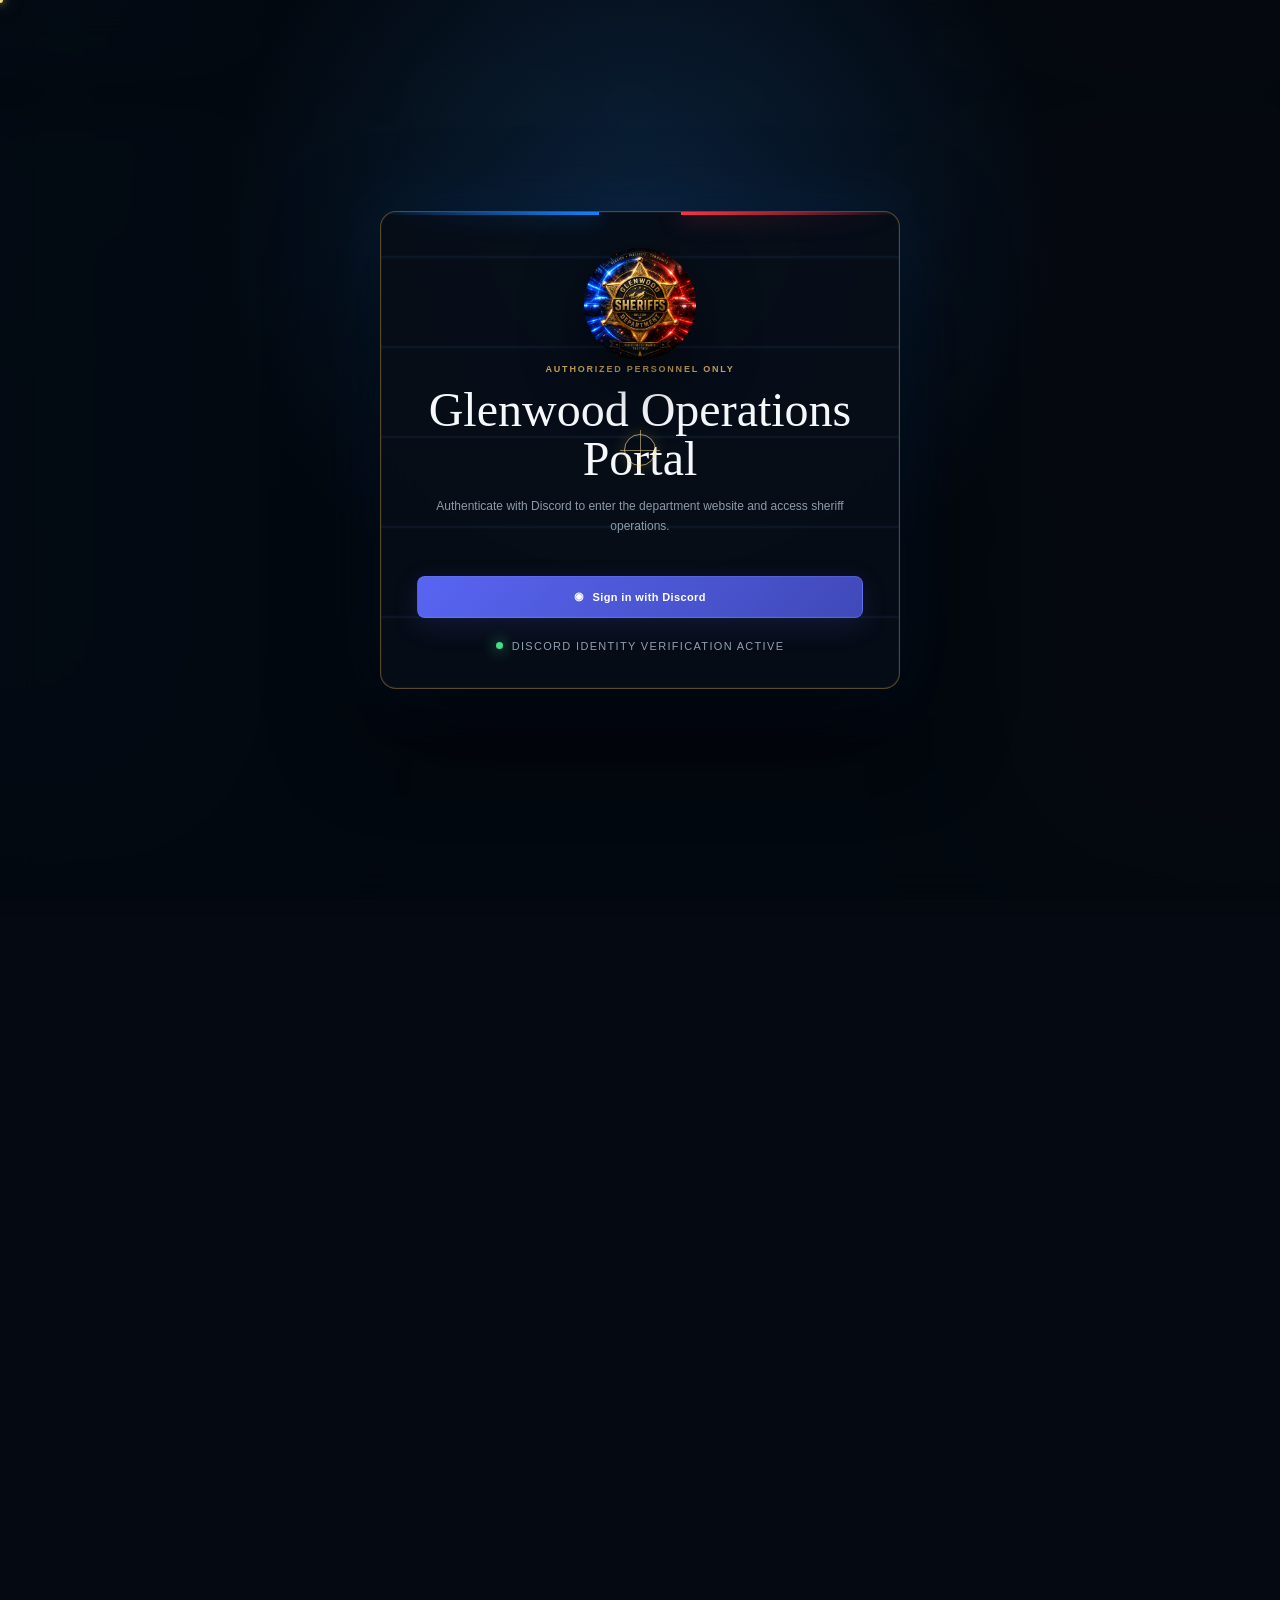
==== index.html @ 4b067e50 "Move portal to GlenwoodSheriffs account name" ====
<!doctype html>
<html lang="en">
<head>
  <meta charset="UTF-8">
  <meta name="viewport" content="width=device-width, initial-scale=1, viewport-fit=cover">
  <meta name="theme-color" content="#050a12">
  <meta name="description" content="Official community portal for the Glenwood Sheriff's Department Arma Reforger roleplay server.">
  <meta property="og:title" content="Glenwood Sheriff's Department">
  <meta property="og:description" content="A Discord-secured, immersive command portal for the Glenwood Sheriff's Department.">
  <meta property="og:image" content="https://glenwoodsheriffs.github.io/glenwood-sheriffs-paperwork-portal/assets/social-preview.png">
  <meta name="twitter:card" content="summary_large_image">
  <title>Glenwood Sheriff's Department | Arma Reforger RP</title>
  <link rel="icon" href="assets/crest.png">
  <link rel="stylesheet" href="style.css?v=12">
  <script src="script.js?v=12" defer></script>
</head>
<body data-page="public" class="auth-pending">
  <section class="site-login-gate" id="site-login-gate" aria-labelledby="site-login-title">
    <div class="gate-card site-gate-card">
      <div class="gate-scan" aria-hidden="true"></div>
      <img src="assets/crest.png" alt="Glenwood Sheriff's Department badge">
      <p class="eyebrow">AUTHORIZED PERSONNEL ONLY</p>
      <h1 id="site-login-title">Glenwood Operations Portal</h1>
      <p>Authenticate with Discord to enter the department website and access sheriff operations.</p>
      <button class="discord-button staff-login" type="button"><span>◉</span> Sign in with Discord</button>
      <div class="gate-security"><span></span> Discord identity verification active</div>
    </div>
  </section>
  <div class="site-background" aria-hidden="true"></div>
  <div class="tactical-grid" aria-hidden="true"></div>
  <div class="emergency-wash" aria-hidden="true"><i></i><i></i></div>

  <header class="site-header" id="top">
    <a class="brand" href="#top" aria-label="Glenwood Sheriff's Department home">
      <img src="assets/crest.png" alt="Glenwood Sheriff's Department badge">
      <span><strong>GLENWOOD</strong><small>SHERIFF'S DEPARTMENT</small></span>
    </a>
    <button class="mobile-toggle" type="button" aria-label="Open navigation" aria-expanded="false">☰</button>
    <nav class="main-nav" aria-label="Main navigation">
      <a href="#department">Department</a><a href="#roster">Roster</a><a href="#records">Arrest Reports</a><a href="#status">Server Status</a>
    </nav>
    <div class="session-chip"><img id="portal-avatar" src="assets/crest.png" alt=""><span><small>SECURE SESSION</small><b id="portal-username">Authorized</b></span></div>
    <button class="discord-button staff-login" type="button"><span>▣</span> Open MDT</button>
  </header>

  <div class="ops-ticker" aria-label="Department operations ticker"><span class="online-beacon"></span><b>GSD OPERATIONS ACTIVE</b><i></i><span>DISPATCH: PRIMARY</span><i></i><span>PATROL STATUS: 10-8</span><i></i><span id="portal-clock">--:--:--</span></div>

  <main>
    <section class="hero" aria-labelledby="hero-title">
      <div class="hero-copy reveal">
        <p class="eyebrow">ARMA REFORGER ROLEPLAY · LAW ENFORCEMENT</p>
        <h1 id="hero-title">Honor in service.<br><span>Strength in community.</span></h1>
        <p class="hero-lede">Serving the citizens of Glenwood through professionalism, integrity, and realistic law-enforcement roleplay.</p>
        <div class="hero-actions"><a class="button gold" href="#records">File arrest report</a><a class="button ghost" href="dashboard.html">Enter command center</a></div>
        <div class="unit-strip"><span>01</span><p><b>Professional RP</b><small>Structured patrol and investigations</small></p><span>02</span><p><b>Active Command</b><small>Training, leadership, and support</small></p></div>
      </div>
      <div class="hero-visual reveal delay-1">
        <div class="crest-halo"></div><img class="hero-crest" src="assets/crest.png" alt="Glenwood Sheriff's Department emblem">
        <!-- OPTIONAL LOOPING GIF: replace the source below with assets/flashing-lightbar.gif -->
        <img class="gif-placeholder lightbar-gif" src="assets/background.gif" alt="Animated red and blue emergency lights">
        <div class="status-float"><span class="online-beacon"></span><div><small>DISPATCH NETWORK</small><strong>SERVER ONLINE</strong></div></div>
      </div>
    </section>

    <section class="quick-ops section-shell" aria-labelledby="quick-ops-title">
      <div class="section-heading"><p class="eyebrow">AUTHORIZED QUICK ACCESS</p><h2 id="quick-ops-title">Department operations</h2></div>
      <div class="quick-ops-grid">
        <a href="#records"><span>01</span><div><b>New Arrest Report</b><small>File an official report for command review</small></div><i>→</i></a>
        <a href="dashboard.html#dispatch"><span>02</span><div><b>Dispatch Board</b><small>Manage active calls and unit assignments</small></div><i>→</i></a>
        <a href="dashboard.html#bolo"><span>03</span><div><b>Active BOLOs</b><small>View and publish department alerts</small></div><i>→</i></a>
        <a href="dashboard.html"><span>04</span><div><b>Records Desk</b><small>Review, approve, and archive reports</small></div><i>→</i></a>
      </div>
    </section>

    <section class="status-deck section-shell" id="status" aria-labelledby="status-title">
      <div class="section-heading"><p class="eyebrow">LIVE OPERATIONS</p><h2 id="status-title">Glenwood dispatch status</h2></div>
      <div class="status-grid">
        <article class="status-card primary"><div class="status-line"><span class="online-beacon"></span><b id="server-label">SERVER ONLINE</b></div><strong id="player-count">-- / --</strong><span>PLAYERS CONNECTED</span><small id="status-updated">Awaiting live endpoint configuration</small></article>
        <article class="status-card"><span>REGION</span><strong>North America</strong><small>Optimized for US roleplay sessions</small></article>
        <article class="status-card"><span>COMMUNICATIONS</span><strong>Discord Active</strong><small>Dispatch and staff coordination</small></article>
        <article class="status-card"><span>DEPARTMENT</span><strong>Patrol Active</strong><small>Command and field operations online</small></article>
      </div>
    </section>

    <section class="department section-shell" id="department">
      <div class="split-heading"><div><p class="eyebrow">ABOUT THE DEPARTMENT</p><h2>Built for serious roleplay.</h2></div><p>The Glenwood Sheriff's Department provides organized patrol, investigations, traffic enforcement, and public-safety roleplay across the server. Every deputy is expected to lead with maturity and respect.</p></div>
      <div class="value-grid"><article><span>01</span><h3>Service</h3><p>Support the community and make every interaction meaningful.</p></article><article><span>02</span><h3>Integrity</h3><p>Follow department standards and make fair, consistent decisions.</p></article><article><span>03</span><h3>Community</h3><p>Create memorable scenes that give every player room to participate.</p></article></div>
      <div class="division-grid">
        <article><span class="division-icon">★</span><div><small>DIVISION 01</small><h3>Patrol Operations</h3><p>Proactive patrol, traffic enforcement, emergency response, and community policing throughout Glenwood County.</p></div></article>
        <article><span class="division-icon">⌖</span><div><small>DIVISION 02</small><h3>Criminal Investigations</h3><p>Evidence-led investigations, interviews, case development, and inter-agency coordination.</p></div></article>
        <article><span class="division-icon">◈</span><div><small>DIVISION 03</small><h3>Special Response</h3><p>High-risk warrants, tactical incidents, critical response, and advanced operational support.</p></div></article>
      </div>
    </section>

    <section class="roster section-shell" id="roster">
      <div class="section-heading centered"><p class="eyebrow">CHAIN OF COMMAND</p><h2>Department roster</h2><p>Meet the command staff responsible for operations, training, and standards.</p></div>
      <div class="roster-grid"><article class="officer-card command"><div class="avatar">G</div><span class="rank">SHERIFF · ADMINISTRATOR</span><h3>Grizzly</h3><p>Department command, administration, and community leadership.</p><i class="online-dot"></i></article><article class="officer-card"><div class="avatar muted">C</div><span class="rank">UNDERSHERIFF</span><h3>Command Slot</h3><p>Operations oversight and deputy development.</p></article><article class="officer-card"><div class="avatar muted">P</div><span class="rank">PATROL DIVISION</span><h3>Field Operations</h3><p>Patrol response, traffic enforcement, investigations, and scene command.</p></article></div>
    </section>

    <section class="records section-shell" id="records">
      <div class="records-intro"><p class="eyebrow">SECURE RECORDS & FILING</p><h2>Create an arrest report</h2><p>Complete the guided fields and the system will format a professional Glenwood arrest report for command review.</p><div class="case-preview"><small>AUTOMATIC CASE NUMBER</small><strong id="case-number-preview">GSD-LOADING</strong><span>Generated when this form opens</span></div><div class="privacy-chip">◈ Authenticated department session</div></div>
      <div class="filing-panel">
        <form class="public-form active" id="incident-form" data-submission-type="arrest" novalidate>
          <div class="form-heading"><span>AR</span><div><h3>Glenwood Arrest Report</h3><p>Fields marked with an asterisk are required.</p></div><b class="draft-state">AUTO-SAVES</b></div>
          <input id="case-number" name="caseNumber" type="hidden">
          <fieldset><legend>Case & Officer Information</legend><div class="field-grid"><label><span>Date *</span><input name="date" type="date" required></label><label><span>Arresting Officer *</span><input name="arrestingOfficer" required maxlength="80" placeholder="James Daniel"></label><label><span>Badge Number *</span><input name="badgeNumber" required maxlength="20" inputmode="numeric" placeholder="19010"></label><label><span>Department</span><input name="department" value="Glenwood Sheriff’s Department" readonly></label></div></fieldset>
          <fieldset><legend>Suspect Information</legend><div class="field-grid"><label><span>Arrestee’s Name *</span><input name="arresteeName" required maxlength="100" placeholder="Full roleplay name"></label><label><span>Arrestee’s Gamertag *</span><input name="gamertag" required maxlength="80" placeholder="Xbox / platform name"></label><label class="wide"><span>Gang Affiliation <em>optional</em></span><input name="gangAffiliation" maxlength="100" placeholder="None known"></label></div></fieldset>
          <fieldset><legend>Criminal Charges</legend><div class="charge-builder" id="charge-builder"><div class="charge-row"><label><span>Charge *</span><input name="charge" required maxlength="160" placeholder="Attempted Murder of a Law Enforcement Officer"></label><label><span>Counts</span><input name="count" type="number" min="1" max="99" value="1" required></label><button type="button" class="remove-charge" aria-label="Remove charge">×</button></div></div><button class="add-charge" id="add-charge" type="button">+ Add another charge</button></fieldset>
          <fieldset><legend>Sentencing</legend><div class="field-grid"><label><span>Jail Sentence *</span><div class="input-suffix"><input name="jailSentence" type="number" min="0" max="999" required placeholder="45"><b>MINUTES</b></div></label><label><span>Fine *</span><input name="fine" required maxlength="50" placeholder="No Fine or $5,000"></label></div></fieldset>
          <fieldset><legend>Incident Summary</legend><div class="field-grid"><label class="wide"><span>Summary *</span><textarea name="incidentSummary" required maxlength="3000" placeholder="Describe why the suspect was taken into custody, the events leading to the arrest, and the final disposition."></textarea><small class="field-hint"><b id="summary-count">0</b> / 3000 characters</small></label><label class="wide"><span>Report Status *</span><select name="reportStatus" required><option>CLOSED / SUSPECT PROCESSED</option><option>OPEN / PENDING INVESTIGATION</option><option>REFERRED TO COMMAND</option></select></label></div></fieldset>
          <label class="consent"><input type="checkbox" required><span>I certify that this report is accurate and complete to the best of my knowledge.</span></label><button class="button gold submit-button" type="submit">File arrest report <b>→</b></button><output class="form-message" aria-live="polite"></output>
        </form>
      </div>
    </section>

    <section class="cta section-shell"><div><p class="eyebrow">COMMAND OPERATIONS</p><h2>Protect and serve Glenwood.</h2><p>Access reports, review active paperwork, and keep department operations moving.</p></div><a class="button gold" href="dashboard.html">Open MDT</a>
      <!-- OPTIONAL LOOPING GIF: replace with assets/radar-sweep.gif for a custom transparent radar animation -->
      <img class="gif-placeholder radar-gif" src="assets/background.gif" alt="Animated tactical radar sweep">
    </section>
  </main>

  <footer><a class="brand compact" href="#top"><img src="assets/crest.png" alt=""><span><strong>GLENWOOD</strong><small>SHERIFF'S DEPARTMENT</small></span></a><p>Arma Reforger roleplay community portal · Not affiliated with a real law-enforcement agency.</p><button class="text-button staff-login" type="button">Staff Login</button></footer>
  <div class="toast" role="status" aria-live="polite"></div>
</body>
</html>
---- style.css ----
:root{color-scheme:dark;--ink:#050a12;--panel:#0a121e;--panel-2:#101b2a;--navy:#102b4c;--blue:#1684ff;--red:#ff3344;--gold:#d8ad55;--gold-light:#f0d88f;--white:#f6f8fb;--muted:#8d9bab;--line:rgb(220 181 101 / 18%);--soft-line:rgb(255 255 255 / 8%);--success:#45df8a;--danger:#ff5964;--shadow:0 30px 90px rgb(0 0 0 / 42%)}
*{box-sizing:border-box}html{scroll-behavior:smooth}body{margin:0;min-width:320px;color:var(--white);background:var(--ink);font-family:Inter,Segoe UI,Arial,sans-serif;overflow-x:hidden}button,input,textarea,select{font:inherit}button,a{ -webkit-tap-highlight-color:transparent}button{cursor:pointer}a{color:inherit;text-decoration:none}img{max-width:100%}[hidden]{display:none!important}
.site-background{position:fixed;z-index:-4;inset:0;background:url('assets/background.gif') center/cover no-repeat;opacity:.2;transform:scale(1.04)}.site-background:after{content:"";position:absolute;inset:0;background:radial-gradient(circle at 50% 15%,transparent,rgb(2 6 11 / 70%) 60%,#03070d 100%),linear-gradient(180deg,rgb(3 8 15 / 55%),#050a12 76%)}.tactical-grid{position:fixed;z-index:-3;inset:0;opacity:.15;background-image:linear-gradient(rgb(64 136 216 / 18%) 1px,transparent 1px),linear-gradient(90deg,rgb(64 136 216 / 18%) 1px,transparent 1px);background-size:52px 52px;mask-image:linear-gradient(to bottom,#000,transparent 82%);animation:grid-drift 20s linear infinite}.emergency-wash{position:fixed;z-index:-2;inset:0;overflow:hidden;pointer-events:none}.emergency-wash i{position:absolute;top:-25%;width:48%;height:120%;filter:blur(95px);opacity:.13}.emergency-wash i:first-child{left:-28%;background:var(--blue);animation:blue-pulse 4.6s ease-in-out infinite}.emergency-wash i:last-child{right:-28%;background:var(--red);animation:red-pulse 4.6s ease-in-out infinite}.scanline{position:fixed;z-index:30;left:0;right:0;height:2px;background:linear-gradient(90deg,transparent,rgb(62 164 255 / 45%),transparent);box-shadow:0 0 18px rgb(45 143 255 / 45%);animation:scan 7s linear infinite;pointer-events:none}
@keyframes grid-drift{to{background-position:52px 52px}}@keyframes blue-pulse{0%,100%{opacity:.07;transform:translateX(-4%)}45%{opacity:.2;transform:translateX(12%)}}@keyframes red-pulse{0%,100%{opacity:.2;transform:translateX(-12%)}45%{opacity:.07;transform:translateX(4%)}}@keyframes beacon{0%,100%{opacity:1;box-shadow:0 0 0 0 rgb(69 223 138 / 55%)}50%{opacity:.75;box-shadow:0 0 0 9px transparent}}@keyframes scan{from{top:-2%}to{top:102%}}@keyframes radar{to{transform:rotate(360deg)}}@keyframes status-flash{50%{opacity:.5;filter:brightness(1.55)}}@keyframes rise{from{opacity:0;transform:translateY(18px)}to{opacity:1;transform:none}}
.site-header{position:sticky;z-index:20;top:0;min-height:78px;display:flex;align-items:center;gap:34px;padding:12px clamp(20px,5vw,76px);border-bottom:1px solid var(--soft-line);background:rgb(4 9 16 / 76%);backdrop-filter:blur(24px)}.brand{display:flex;align-items:center;gap:11px}.brand img{width:48px;height:48px;object-fit:cover;border:1px solid rgb(232 196 119 / 42%);border-radius:50%;box-shadow:0 0 24px rgb(205 156 61 / 13%)}.brand strong,.brand small{display:block}.brand strong{color:var(--gold-light);font:600 17px Georgia,serif;letter-spacing:.12em}.brand small{margin-top:2px;color:#8e9aaa;font-size:8px;letter-spacing:.16em}.brand.compact img{width:38px;height:38px}.brand.compact strong{font-size:14px}.main-nav{display:flex;align-items:center;gap:29px;margin-left:auto}.main-nav a{position:relative;color:#b6c0cc;font-size:11px;font-weight:650;letter-spacing:.05em}.main-nav a:after{content:"";position:absolute;right:0;bottom:-9px;left:0;height:1px;background:var(--gold);transform:scaleX(0);transition:.2s}.main-nav a:hover{color:#fff}.main-nav a:hover:after{transform:scaleX(1)}.mobile-toggle{display:none}.discord-button,.button{min-height:42px;display:inline-flex;align-items:center;justify-content:center;gap:8px;padding:0 16px;border-radius:8px;font-size:11px;font-weight:750;letter-spacing:.035em;transition:.2s}.discord-button{color:white;border:1px solid rgb(117 136 255 / 32%);background:linear-gradient(135deg,#5865f2,#4049b8);box-shadow:0 8px 26px rgb(72 83 198 / 18%)}.discord-button:hover,.button:hover{transform:translateY(-2px);filter:brightness(1.08)}.button.gold{color:#140f06;border:1px solid #e7ca83;background:linear-gradient(135deg,#f0d58f,#ae7e32);box-shadow:0 11px 35px rgb(196 145 48 / 20%)}.button.ghost{color:#dae1e9;border:1px solid rgb(255 255 255 / 14%);background:rgb(7 13 22 / 66%);backdrop-filter:blur(12px)}.button.danger{color:#ffb1b6;border:1px solid rgb(255 89 100 / 35%);background:rgb(255 89 100 / 9%)}.text-button{padding:5px;color:#aeb9c5;border:0;background:transparent;font-size:11px}.text-button:hover{color:var(--gold-light)}
.hero{min-height:calc(100vh - 78px);display:grid;grid-template-columns:minmax(0,1.1fr) minmax(350px,.9fr);align-items:center;gap:40px;padding:clamp(54px,8vw,110px) clamp(22px,7vw,110px);position:relative}.hero-copy{max-width:770px}.eyebrow{margin:0;color:#caa55d;font-size:9px;font-weight:800;letter-spacing:.2em}.hero h1{margin:17px 0 20px;font:500 clamp(48px,6.4vw,89px)/.96 Georgia,serif;letter-spacing:-.035em}.hero h1 span{color:transparent;background:linear-gradient(110deg,#f4dfa9,#b37e2f);background-clip:text}.hero-lede{max-width:660px;color:#a4b0bf;font-size:15px;line-height:1.75}.hero-actions{display:flex;gap:10px;margin-top:28px}.hero-actions .button{min-height:48px;padding:0 21px}.unit-strip{display:grid;grid-template-columns:auto 1fr auto 1fr;align-items:center;gap:12px;margin-top:46px;padding-top:22px;border-top:1px solid var(--soft-line)}.unit-strip>span{width:29px;height:29px;display:grid;place-items:center;color:var(--gold);border:1px solid var(--line);border-radius:50%;font-size:8px}.unit-strip p{margin:0}.unit-strip b,.unit-strip small{display:block}.unit-strip b{font-size:10px;letter-spacing:.05em}.unit-strip small{margin-top:3px;color:#6f7c8d;font-size:9px}.hero-visual{min-height:580px;display:grid;place-items:center;position:relative;isolation:isolate}.hero-crest{position:relative;z-index:3;width:min(490px,90%);aspect-ratio:1;object-fit:cover;border-radius:50%;filter:drop-shadow(0 28px 50px rgb(0 0 0 / 60%));animation:crest-float 5s ease-in-out infinite}.crest-halo{position:absolute;z-index:1;width:min(570px,100%);aspect-ratio:1;border:1px solid rgb(216 173 85 / 20%);border-radius:50%;box-shadow:inset 0 0 80px rgb(17 110 255 / 9%),0 0 90px rgb(255 43 55 / 8%)}.crest-halo:before{content:"";position:absolute;inset:9%;border:1px dashed rgb(216 173 85 / 19%);border-radius:50%;animation:radar 24s linear infinite}.gif-placeholder{position:absolute;object-fit:cover}.lightbar-gif{z-index:2;width:105%;height:58%;border-radius:50%;opacity:.3;filter:saturate(1.4) blur(2px);mask-image:radial-gradient(ellipse,#000,transparent 70%)}.status-float{position:absolute;z-index:5;right:0;bottom:10%;display:flex;align-items:center;gap:11px;padding:12px 15px;border:1px solid rgb(69 223 138 / 20%);border-radius:9px;background:rgb(5 12 18 / 82%);box-shadow:var(--shadow);backdrop-filter:blur(18px)}.status-float small,.status-float strong{display:block}.status-float small{color:#6f7e8e;font-size:7px;letter-spacing:.14em}.status-float strong{margin-top:3px;color:#aaf4cb;font-size:10px;letter-spacing:.08em}.online-beacon{width:8px;height:8px;display:inline-block;border-radius:50%;background:var(--success);box-shadow:0 0 16px var(--success);animation:beacon 1.5s ease-in-out infinite}@keyframes crest-float{0%,100%{transform:translateY(-5px)}50%{transform:translateY(7px)}}.reveal{animation:rise .8s ease both}.delay-1{animation-delay:.18s}
.section-shell{width:min(1180px,calc(100% - 42px));margin:0 auto;padding:90px 0}.section-heading h2,.split-heading h2,.records-intro h2,.cta h2{margin:9px 0 0;font:500 clamp(31px,4vw,50px)/1.05 Georgia,serif}.section-heading.centered{text-align:center}.section-heading.centered>p:last-child{max-width:590px;margin:13px auto 0;color:var(--muted);font-size:13px;line-height:1.65}.status-deck{padding-top:30px}.status-grid{display:grid;grid-template-columns:1.2fr repeat(3,1fr);gap:11px;margin-top:22px}.status-card{min-height:150px;padding:22px;border:1px solid var(--soft-line);border-radius:12px;background:linear-gradient(145deg,rgb(13 23 36 / 88%),rgb(7 13 21 / 86%));box-shadow:0 20px 55px rgb(0 0 0 / 22%);backdrop-filter:blur(14px)}.status-card>span{color:#6f7c8d;font-size:8px;letter-spacing:.14em}.status-card>strong{display:block;margin-top:27px;color:#e3e9ef;font:500 18px Georgia,serif}.status-card>small{display:block;margin-top:7px;color:#697687;font-size:9px;line-height:1.4}.status-card.primary{border-color:rgb(69 223 138 / 20%)}.status-line{display:flex;align-items:center;gap:9px;color:#9deac0;font-size:9px;letter-spacing:.12em}.status-card.primary>strong{margin-top:18px;color:#ebd08e;font-size:29px}.split-heading{display:grid;grid-template-columns:1fr 1fr;gap:70px;align-items:end}.split-heading>p{margin:0;color:#909dac;font-size:13px;line-height:1.75}.value-grid{display:grid;grid-template-columns:repeat(3,1fr);gap:12px;margin-top:34px}.value-grid article{padding:27px;border-top:1px solid rgb(217 175 88 / 35%);background:linear-gradient(180deg,rgb(19 30 44 / 66%),rgb(8 14 22 / 62%))}.value-grid span{color:#aa8440;font-size:9px}.value-grid h3{margin:20px 0 8px;font:500 23px Georgia,serif}.value-grid p{margin:0;color:#7f8b9a;font-size:11px;line-height:1.65}.roster-grid{display:grid;grid-template-columns:repeat(3,1fr);gap:14px;margin-top:34px}.officer-card{position:relative;padding:28px;text-align:center;border:1px solid var(--soft-line);border-radius:13px;background:rgb(8 15 24 / 80%);backdrop-filter:blur(16px)}.officer-card.command{border-color:rgb(216 173 85 / 28%);box-shadow:0 25px 70px rgb(0 0 0 / 25%)}.avatar{width:74px;height:74px;display:grid;place-items:center;margin:0 auto 18px;color:#160f05;border:2px solid #d7ad58;border-radius:50%;background:linear-gradient(145deg,#f2dc9d,#9d6b24);font:700 26px Georgia,serif}.avatar.muted{color:#8090a1;border-color:#2e4259;background:#111d2a}.rank{color:#c59e50;font-size:8px;font-weight:800;letter-spacing:.15em}.officer-card h3{margin:9px 0 8px;font:500 23px Georgia,serif}.officer-card p{margin:0;color:#7f8b9a;font-size:10px;line-height:1.6}.online-dot{position:absolute;top:17px;right:17px;width:7px;height:7px;border-radius:50%;background:var(--success);box-shadow:0 0 12px var(--success)}
.records{display:grid;grid-template-columns:.72fr 1.28fr;gap:56px;align-items:start}.records-intro{position:sticky;top:110px}.records-intro>p:not(.eyebrow){color:#8f9cab;font-size:13px;line-height:1.7}.privacy-chip{display:inline-flex;margin-top:15px;padding:8px 11px;color:#9fc2dc;border:1px solid rgb(55 137 205 / 22%);border-radius:7px;background:rgb(18 87 143 / 9%);font-size:9px}.filing-panel{border:1px solid var(--line);border-radius:15px;background:linear-gradient(145deg,rgb(13 22 34 / 94%),rgb(7 13 21 / 91%));box-shadow:var(--shadow);overflow:hidden}.form-tabs{display:grid;grid-template-columns:1fr 1fr;padding:7px;border-bottom:1px solid var(--soft-line);background:rgb(3 8 14 / 45%)}.form-tab{min-height:42px;color:#7e8b9b;border:0;border-radius:8px;background:transparent;font-size:10px;font-weight:750}.form-tab.active{color:#f3dfad;background:linear-gradient(135deg,rgb(204 157 68 / 18%),rgb(204 157 68 / 5%));box-shadow:inset 0 0 0 1px rgb(216 173 85 / 18%)}.public-form{display:none;padding:28px}.public-form.active{display:block}.form-heading{display:flex;gap:12px;margin-bottom:23px}.form-heading>span{width:30px;height:30px;display:grid;place-items:center;flex:0 0 30px;color:var(--gold);border:1px solid var(--line);border-radius:50%;font-size:8px}.form-heading h3{margin:0;font:500 20px Georgia,serif}.form-heading p{margin:4px 0 0;color:#748193;font-size:10px}.field-grid{display:grid;grid-template-columns:1fr 1fr;gap:15px}.field-grid label{display:grid;gap:7px}.field-grid label.wide{grid-column:1/-1}.field-grid label>span{color:#b9c4d0;font-size:10px;font-weight:700}.field-grid input,.field-grid textarea{width:100%;color:#eef2f6;border:1px solid rgb(255 255 255 / 10%);border-radius:8px;background:rgb(2 7 12 / 43%);outline:0}.field-grid input{height:43px;padding:0 12px}.field-grid textarea{min-height:118px;padding:12px;line-height:1.5;resize:vertical}.field-grid input:focus,.field-grid textarea:focus{border-color:#cba452;box-shadow:0 0 0 3px rgb(216 173 85 / 10%)}.field-grid input:user-invalid,.field-grid textarea:user-invalid{border-color:rgb(255 89 100 / 55%)}.consent{display:flex;align-items:flex-start;gap:9px;margin:18px 0;color:#7f8c9c;font-size:9px;line-height:1.45}.consent input{margin-top:1px;accent-color:#cba452}.submit-button{width:100%;min-height:47px}.submit-button b{margin-left:auto}.form-message{display:block;min-height:18px;margin-top:12px;color:#8d9bab;font-size:10px;text-align:center}.form-message.success{color:#77e7a8}.form-message.error{color:#ff858d}.cta{position:relative;min-height:290px;display:flex;align-items:center;justify-content:space-between;gap:30px;padding:45px;overflow:hidden;border:1px solid rgb(216 173 85 / 24%);border-radius:16px;background:linear-gradient(110deg,rgb(21 31 44 / 94%),rgb(28 19 13 / 86%));box-shadow:var(--shadow)}.cta>div,.cta>.button{position:relative;z-index:2}.cta p:not(.eyebrow){max-width:620px;color:#8d99a8;font-size:12px}.radar-gif{z-index:1;right:-9%;width:48%;height:150%;opacity:.12;border-radius:50%;filter:saturate(1.4);mask-image:radial-gradient(#000,transparent 70%)}footer{display:flex;align-items:center;gap:24px;margin-top:90px;padding:23px clamp(20px,5vw,76px);border-top:1px solid var(--soft-line);background:rgb(3 7 12 / 78%)}footer>p{margin:0 auto;color:#667383;font-size:9px}.toast{position:fixed;z-index:80;right:20px;bottom:20px;max-width:360px;padding:13px 16px;color:#161005;border:1px solid #ead18e;border-radius:9px;background:linear-gradient(135deg,#f0da9a,#b88335);box-shadow:0 20px 60px rgb(0 0 0 / 50%);font-size:11px;font-weight:750;opacity:0;transform:translateY(15px);pointer-events:none;transition:.25s}.toast.show{opacity:1;transform:none}
/* MDT */.mdt-body{min-height:100vh}.dashboard-bg{opacity:.12}.login-gate{min-height:100vh;display:grid;place-items:center;padding:24px}.gate-card{width:min(460px,100%);padding:36px;text-align:center;border:1px solid var(--line);border-radius:16px;background:rgb(7 14 23 / 92%);box-shadow:var(--shadow);backdrop-filter:blur(22px)}.gate-card>img{width:112px;height:112px;border-radius:50%;object-fit:cover;filter:drop-shadow(0 18px 30px rgb(0 0 0 / 50%))}.gate-card h1{margin:10px 0;font:500 34px Georgia,serif}.gate-card>p:not(.eyebrow){color:#8c99a9;font-size:12px;line-height:1.65}.gate-card .discord-button{width:100%;margin-top:15px}.gate-card .text-button{margin-top:12px}.gate-card output{display:block;min-height:18px;margin-top:12px;color:#ff8b92;font-size:10px}.mdt-app{min-height:100vh;display:grid;grid-template-columns:230px 1fr}.mdt-sidebar{position:sticky;top:0;height:100vh;display:flex;flex-direction:column;padding:21px 16px;border-right:1px solid var(--soft-line);background:rgb(3 9 16 / 91%);backdrop-filter:blur(20px)}.mdt-sidebar nav{display:grid;gap:5px;margin-top:35px}.mdt-nav{min-height:43px;display:flex;align-items:center;gap:11px;padding:0 12px;color:#8996a6;border:1px solid transparent;border-radius:8px;background:transparent;font-size:10px;text-align:left}.mdt-nav span{color:#b9954d}.mdt-nav:hover,.mdt-nav.active{color:#f2dfb3;border-color:rgb(216 173 85 / 17%);background:rgb(196 145 48 / 9%)}.terminal-status{display:flex;align-items:center;gap:10px;margin-top:auto;padding:12px;border:1px solid rgb(69 223 138 / 16%);border-radius:9px;background:rgb(69 223 138 / 4%)}.terminal-status b,.terminal-status small{display:block}.terminal-status b{color:#9cebc0;font-size:8px;letter-spacing:.1em}.terminal-status small{margin-top:3px;color:#667584;font-size:8px}.mdt-main{min-width:0}.mdt-header{min-height:84px;display:flex;align-items:center;gap:15px;padding:15px 27px;border-bottom:1px solid var(--soft-line);background:rgb(5 11 19 / 75%);backdrop-filter:blur(20px)}.mdt-header h1{margin:4px 0 0;font:500 23px Georgia,serif}.mdt-mobile-toggle{display:none}.admin-identity{display:flex;align-items:center;gap:10px;margin-left:auto}.admin-identity>img{width:40px;height:40px;border:1px solid rgb(216 173 85 / 28%);border-radius:50%;object-fit:cover}.admin-identity small,.admin-identity strong{display:block}.admin-identity small{color:#b48b40;font-size:7px;letter-spacing:.12em}.admin-identity strong{margin-top:3px;font-size:11px}.admin-identity button{width:34px;height:34px;color:#8794a4;border:1px solid var(--soft-line);border-radius:8px;background:rgb(255 255 255 / 3%)}.mdt-content{width:min(1180px,calc(100% - 40px));margin:0 auto;padding:30px 0 60px}.welcome-banner{display:flex;align-items:center;justify-content:space-between;padding:24px 27px;border:1px solid var(--line);border-radius:13px;background:linear-gradient(120deg,rgb(29 22 14 / 88%),rgb(8 18 31 / 90%));box-shadow:0 22px 60px rgb(0 0 0 / 25%)}.welcome-banner h2{margin:6px 0;font:500 27px Georgia,serif}.welcome-banner h2 span{color:var(--gold-light)}.welcome-banner>div>p:last-child{margin:0;color:#8090a0;font-size:10px}.clearance{width:74px;height:74px;display:grid;place-items:center;border:1px solid rgb(216 173 85 / 30%);border-radius:50%;background:rgb(203 152 54 / 8%)}.clearance span,.clearance strong{display:block;text-align:center}.clearance span{align-self:end;color:#8f794d;font-size:7px}.clearance strong{align-self:start;color:#e4c577;font-size:11px}.metric-grid{display:grid;grid-template-columns:repeat(4,1fr);gap:10px;margin-top:14px}.metric-grid article{padding:17px;border:1px solid var(--soft-line);border-radius:10px;background:rgb(7 14 23 / 79%)}.metric-grid span,.metric-grid strong,.metric-grid small{display:block}.metric-grid span{color:#738091;font-size:7px;letter-spacing:.12em}.metric-grid strong{margin:8px 0 4px;color:#ecd08c;font:500 24px Georgia,serif}.metric-grid small{color:#566475;font-size:8px}.review-toolbar{display:flex;align-items:end;gap:14px;margin:31px 0 12px}.review-toolbar h2{margin:5px 0 0;font:500 20px Georgia,serif}.mdt-search{width:220px;height:38px;display:flex;align-items:center;gap:7px;margin-left:auto;padding:0 11px;color:#6f7c8c;border:1px solid var(--soft-line);border-radius:8px;background:rgb(3 9 15 / 52%)}.mdt-search input{width:100%;color:white;border:0;background:transparent;outline:0;font-size:10px}.filter-group{display:flex;padding:3px;border:1px solid var(--soft-line);border-radius:8px;background:rgb(3 8 14 / 50%)}.filter{min-height:30px;padding:0 10px;color:#6e7b8b;border:0;border-radius:6px;background:transparent;font-size:8px}.filter.active{color:#ead399;background:rgb(202 152 57 / 12%)}.submission-list{display:grid;gap:9px;max-height:610px;overflow:auto;padding-right:4px}.submission-card{display:grid;grid-template-columns:auto minmax(0,1fr) auto;gap:13px;align-items:center;padding:16px;border:1px solid var(--soft-line);border-radius:10px;background:rgb(7 14 23 / 82%)}.submission-type{width:39px;height:39px;display:grid;place-items:center;color:#d7b366;border:1px solid var(--line);border-radius:9px;background:rgb(197 145 47 / 8%)}.submission-copy strong,.submission-copy span{display:block}.submission-copy strong{font-size:11px}.submission-copy span{margin-top:4px;color:#6f7c8d;font-size:9px}.submission-actions{display:flex;align-items:center;gap:7px}.status-tag{padding:6px 9px;border:1px solid rgb(216 173 85 / 22%);border-radius:99px;color:#d5b66f;background:rgb(202 152 57 / 8%);font-size:7px;font-weight:800;letter-spacing:.08em;text-transform:uppercase}.status-tag.approved{color:#8df0ba;border-color:rgb(69 223 138 / 25%);background:rgb(69 223 138 / 7%);animation:status-flash 1.5s ease-in-out 3}.status-tag.denied{color:#ff9ca3;border-color:rgb(255 89 100 / 25%);background:rgb(255 89 100 / 7%);animation:status-flash 1.5s ease-in-out 3}.small-action{min-height:31px;padding:0 9px;border-radius:7px;font-size:8px;font-weight:750}.approve{color:#91edba;border:1px solid rgb(69 223 138 / 22%);background:rgb(69 223 138 / 6%)}.deny{color:#ff969e;border:1px solid rgb(255 89 100 / 22%);background:rgb(255 89 100 / 6%)}.view{color:#b9c5d2;border:1px solid var(--soft-line);background:rgb(255 255 255 / 3%)}.empty-review{padding:50px;text-align:center;border:1px dashed rgb(255 255 255 / 10%);border-radius:11px}.empty-review b{font:500 18px Georgia,serif}.empty-review p{color:#6f7d8d;font-size:10px}.admin-tool-grid{display:grid;grid-template-columns:repeat(3,1fr);gap:12px;margin-top:25px}.admin-tool-grid article{padding:22px;border:1px solid var(--soft-line);border-radius:11px;background:rgb(7 14 23 / 82%)}.admin-tool-grid h3{margin:0;font:500 18px Georgia,serif}.admin-tool-grid p{min-height:52px;color:#748192;font-size:10px;line-height:1.55}.upload-button input{display:none}.security-note{margin-top:18px;padding:16px;border-left:2px solid #c99f4d;background:rgb(255 255 255 / 3%)}.security-note b{font-size:10px}.security-note p{margin:5px 0 0;color:#758292;font-size:9px;line-height:1.55}.submission-dialog{width:min(690px,calc(100% - 24px));max-height:85vh;padding:28px;color:white;border:1px solid var(--line);border-radius:14px;background:#09121e;box-shadow:0 35px 100px #000;overflow:auto}.submission-dialog::backdrop{background:rgb(0 0 0 / 74%);backdrop-filter:blur(6px)}.dialog-close{position:absolute;right:13px;top:12px;width:33px;height:33px;color:#8e9bab;border:1px solid var(--soft-line);border-radius:8px;background:rgb(255 255 255 / 3%)}.dialog-title h2{margin:6px 0 4px;font:500 25px Georgia,serif}.dialog-title p{margin:0;color:#718091;font-size:9px}.dialog-fields{display:grid;grid-template-columns:1fr 1fr;gap:10px;margin-top:22px}.dialog-field{padding:12px;border:1px solid var(--soft-line);border-radius:8px;background:rgb(255 255 255 / 2%)}.dialog-field.wide{grid-column:1/-1}.dialog-field span,.dialog-field p{display:block}.dialog-field span{color:#b8944a;font-size:7px;font-weight:800;letter-spacing:.1em;text-transform:uppercase}.dialog-field p{margin:6px 0 0;color:#d6dde5;font-size:10px;line-height:1.55;white-space:pre-wrap}
@media(max-width:980px){.main-nav{display:none}.mobile-toggle{display:grid;place-items:center;margin-left:auto;width:42px;height:42px;color:white;border:1px solid var(--soft-line);border-radius:8px;background:rgb(255 255 255 / 3%)}.main-nav.open{position:absolute;top:78px;right:0;left:0;display:grid;gap:0;padding:10px 20px;border-bottom:1px solid var(--soft-line);background:rgb(4 9 16 / 96%)}.main-nav.open a{padding:14px}.hero{grid-template-columns:1fr}.hero-copy{text-align:center;margin:auto}.hero-lede{margin-right:auto;margin-left:auto}.hero-actions,.unit-strip{justify-content:center}.hero-visual{min-height:480px}.status-grid{grid-template-columns:1fr 1fr}.records{grid-template-columns:1fr}.records-intro{position:static}.mdt-app{grid-template-columns:1fr}.mdt-sidebar{position:fixed;z-index:50;left:0;width:250px;transform:translateX(-105%);transition:.25s}.mdt-sidebar.open{transform:none}.mdt-mobile-toggle{display:grid;place-items:center;width:40px;height:40px;color:white;border:1px solid var(--soft-line);border-radius:8px;background:rgb(255 255 255 / 3%)}.metric-grid{grid-template-columns:1fr 1fr}}
@media(max-width:680px){.site-header{min-height:68px;padding:10px 14px;gap:8px}.brand img{width:42px;height:42px}.brand strong{font-size:14px}.brand small{font-size:7px}.site-header>.discord-button{width:43px;padding:0;font-size:0}.site-header>.discord-button span{font-size:16px}.main-nav.open{top:68px}.hero{min-height:auto;padding:70px 18px 55px}.hero h1{font-size:44px}.hero-lede{font-size:13px}.hero-actions{display:grid}.unit-strip{grid-template-columns:auto 1fr;text-align:left}.hero-visual{min-height:390px}.hero-crest{width:330px}.status-float{right:3%;bottom:5%}.section-shell{width:calc(100% - 24px);padding:65px 0}.status-grid,.value-grid,.roster-grid{grid-template-columns:1fr}.split-heading{grid-template-columns:1fr;gap:18px}.records{gap:24px}.public-form{padding:20px 15px}.field-grid{grid-template-columns:1fr}.field-grid label.wide{grid-column:auto}.field-grid input{height:48px;font-size:16px}.field-grid textarea{font-size:16px}.form-tabs{grid-template-columns:1fr}.cta{align-items:flex-start;flex-direction:column;padding:28px 21px}.radar-gif{right:-38%;width:100%}footer{align-items:flex-start;flex-direction:column}footer>p{margin:0}.mdt-header{position:sticky;z-index:20;top:0;min-height:72px;padding:10px 12px;background:rgb(4 10 17 / 92%)}.mdt-header h1{max-width:155px;overflow:hidden;font-size:18px;text-overflow:ellipsis;white-space:nowrap}.mdt-header .eyebrow{display:none}.admin-identity>span{display:none}.mdt-content{width:calc(100% - 20px);padding-top:16px}.welcome-banner{padding:20px}.welcome-banner h2{font-size:23px}.clearance{width:56px;height:56px}.metric-grid{gap:7px}.metric-grid article{padding:13px}.review-toolbar{align-items:stretch;flex-direction:column}.mdt-search{width:100%;margin:0}.filter-group{display:grid;grid-template-columns:repeat(4,1fr)}.submission-card{grid-template-columns:auto 1fr}.submission-actions{grid-column:1/-1;flex-wrap:wrap}.admin-tool-grid{grid-template-columns:1fr}.dialog-fields{grid-template-columns:1fr}.dialog-field.wide{grid-column:auto}.gate-card{padding:28px 20px}}
@media(prefers-reduced-motion:reduce){html{scroll-behavior:auto}.tactical-grid,.emergency-wash i,.scanline,.hero-crest,.crest-halo:before,.online-beacon{animation-duration:14s}}

/* Command center upgrade */
.session-chip{display:flex;align-items:center;gap:8px;padding:5px 9px 5px 5px;border:1px solid rgb(69 223 138 / 16%);border-radius:9px;background:rgb(69 223 138 / 4%)}.session-chip img{width:30px;height:30px;border-radius:7px;object-fit:cover}.session-chip small,.session-chip b{display:block}.session-chip small{color:#5f806f;font-size:6px;letter-spacing:.13em}.session-chip b{max-width:105px;margin-top:2px;overflow:hidden;color:#b7eacb;font-size:9px;text-overflow:ellipsis;white-space:nowrap}.ops-ticker{height:33px;display:flex;align-items:center;justify-content:center;gap:14px;color:#8795a5;border-bottom:1px solid var(--soft-line);background:rgb(3 8 14 / 84%);font-size:7px;letter-spacing:.14em}.ops-ticker b{color:#a9eac5}.ops-ticker i{width:2px;height:2px;border-radius:50%;background:#596675}.ops-ticker .online-beacon{width:5px;height:5px}.quick-ops{padding-top:28px}.quick-ops-grid{display:grid;grid-template-columns:repeat(4,1fr);gap:10px;margin-top:22px}.quick-ops-grid a{min-height:112px;display:grid;grid-template-columns:auto 1fr auto;align-items:center;gap:13px;padding:18px;border:1px solid var(--soft-line);border-radius:11px;background:linear-gradient(145deg,rgb(13 23 36 / 88%),rgb(7 13 21 / 86%));transition:.25s}.quick-ops-grid a:hover{border-color:rgb(216 173 85 / 35%);background:linear-gradient(145deg,rgb(24 34 47 / 92%),rgb(11 17 25 / 90%));transform:translateY(-4px);box-shadow:0 20px 55px rgb(0 0 0 / 28%)}.quick-ops-grid a>span{width:30px;height:30px;display:grid;place-items:center;color:var(--gold);border:1px solid var(--line);border-radius:8px;font-size:8px}.quick-ops-grid b,.quick-ops-grid small{display:block}.quick-ops-grid b{font:500 15px Georgia,serif}.quick-ops-grid small{margin-top:5px;color:#718091;font-size:8px;line-height:1.45}.quick-ops-grid i{color:#a88440;font-style:normal}.division-grid{display:grid;grid-template-columns:repeat(3,1fr);gap:12px;margin-top:12px}.division-grid article{display:flex;gap:17px;padding:26px;border:1px solid var(--soft-line);border-radius:11px;background:rgb(7 14 23 / 70%)}.division-icon{width:46px;height:46px;display:grid;place-items:center;flex:0 0 auto;color:#e2c271;border:1px solid rgb(216 173 85 / 22%);border-radius:50%;background:rgb(216 173 85 / 7%);font-size:17px}.division-grid small{color:#98783c;font-size:7px;letter-spacing:.13em}.division-grid h3{margin:7px 0;font:500 18px Georgia,serif}.division-grid p{margin:0;color:#718091;font-size:9px;line-height:1.6}.field-grid select{width:100%;height:43px;padding:0 12px;color:#eef2f6;border:1px solid rgb(255 255 255 / 10%);border-radius:8px;background:#09111b;outline:0}.field-grid label em{color:#687687;font-size:8px;font-weight:400;font-style:normal}.field-grid select:focus{border-color:#cba452;box-shadow:0 0 0 3px rgb(216 173 85 / 10%)}
.mdt-nav i{min-width:19px;margin-left:auto;padding:3px 5px;color:#e4c475;border-radius:99px;background:rgb(216 173 85 / 10%);font-size:7px;font-style:normal;text-align:center}.mdt-clock{margin-left:auto;text-align:right}.mdt-clock small,.mdt-clock strong{display:block}.mdt-clock small{color:#667587;font-size:6px;letter-spacing:.14em}.mdt-clock strong{margin-top:3px;color:#a9eac5;font:500 12px ui-monospace,SFMono-Regular,Consolas,monospace;letter-spacing:.06em}.admin-identity{margin-left:0}.workspace-heading{display:flex;align-items:end;justify-content:space-between;gap:25px;margin-bottom:22px}.workspace-heading h2{margin:6px 0;font:500 29px Georgia,serif}.workspace-heading p:last-child{margin:0;color:#778596;font-size:10px}.dispatch-summary{display:grid;grid-template-columns:repeat(3,1fr);gap:10px;margin-bottom:13px}.dispatch-summary article{display:flex;align-items:center;gap:12px;padding:17px;border:1px solid var(--soft-line);border-radius:10px;background:rgb(7 14 23 / 80%)}.dispatch-summary article>span{width:33px;height:33px;display:grid;place-items:center;color:#d3ad59;border:1px solid var(--line);border-radius:50%}.dispatch-summary small,.dispatch-summary b{display:block}.dispatch-summary small{color:#687688;font-size:7px;letter-spacing:.1em}.dispatch-summary b{margin-top:4px;font:500 21px Georgia,serif}.pulse-red{background:rgb(255 51 68 / 12%)!important;box-shadow:0 0 18px rgb(255 51 68 / 18%);animation:status-flash 1.2s infinite}.ops-list,.bolo-list{display:grid;gap:10px}.dispatch-call{position:relative;display:grid;grid-template-columns:125px minmax(0,1fr) 145px;gap:18px;align-items:center;padding:18px;overflow:hidden;border:1px solid var(--soft-line);border-radius:11px;background:rgb(7 14 23 / 86%)}.dispatch-call:before{content:"";position:absolute;top:0;bottom:0;left:0;width:3px;background:#4d8cd6}.dispatch-call.priority-1:before{background:var(--red);box-shadow:0 0 18px var(--red)}.dispatch-call.priority-2:before{background:#e8ad42}.call-priority small,.call-priority b,.call-main span,.call-main small,.call-unit small,.call-unit b{display:block}.call-priority small{color:#d2a64f;font-size:7px;letter-spacing:.12em}.call-priority b{margin-top:5px;color:#7c8998;font:600 10px ui-monospace,monospace}.call-main span{color:#4e9ff5;font-size:7px;font-weight:800;letter-spacing:.09em;text-transform:uppercase}.call-main h3{margin:4px 0;font:500 18px Georgia,serif}.call-main p{margin:0;color:#8895a5;font-size:9px;line-height:1.45}.call-main small{margin-top:7px;color:#526071;font-size:7px}.call-unit{padding-left:16px;border-left:1px solid var(--soft-line)}.call-unit small{color:#677486;font-size:7px}.call-unit b{margin:5px 0 10px;color:#aee9c7;font-size:11px}.call-unit button,.bolo-card>button{min-height:30px;padding:0 10px;color:#b9c5d1;border:1px solid var(--soft-line);border-radius:7px;background:rgb(255 255 255 / 3%);font-size:8px}.bolo-card{display:grid;grid-template-columns:90px minmax(0,1fr) auto;gap:19px;align-items:center;padding:20px;border:1px solid rgb(255 89 100 / 16%);border-radius:11px;background:linear-gradient(120deg,rgb(42 11 17 / 36%),rgb(7 14 23 / 88%))}.bolo-alert{height:74px;display:grid;place-items:center;border:1px solid rgb(255 89 100 / 26%);border-radius:9px;background:rgb(255 89 100 / 7%)}.bolo-alert span,.bolo-alert b{display:block}.bolo-alert span{align-self:end;color:#ff7e87;font-size:12px;font-weight:900;letter-spacing:.16em}.bolo-alert b{align-self:start;max-width:75px;color:#9d6065;font-size:6px;text-align:center;text-transform:uppercase}.bolo-card>div:nth-child(2)>small{color:#9c787b;font-size:7px;letter-spacing:.1em}.bolo-card h3{margin:5px 0;font:500 20px Georgia,serif}.bolo-card p{margin:0;color:#8693a2;font-size:9px;line-height:1.5}.bolo-meta{display:flex;gap:15px;margin-top:9px}.bolo-meta span{color:#659bd3;font-size:8px}.bolo-meta strong{color:#f09aa0;font-size:8px}.composer-dialog{width:min(680px,calc(100% - 24px));padding:28px;color:#fff;border:1px solid var(--line);border-radius:14px;background:#09121e;box-shadow:0 35px 100px #000}.composer-dialog::backdrop{background:rgb(0 0 0 / 78%);backdrop-filter:blur(7px)}.composer-dialog h2{margin:7px 0 20px;font:500 27px Georgia,serif}.composer-grid{display:grid;grid-template-columns:1fr 1fr;gap:13px;margin-bottom:19px}.composer-grid label{display:grid;gap:6px}.composer-grid label.wide{grid-column:1/-1}.composer-grid label>span{color:#aeb9c5;font-size:9px;font-weight:700}.composer-grid input,.composer-grid select,.composer-grid textarea{width:100%;color:white;border:1px solid var(--soft-line);border-radius:8px;background:#050b13;outline:0}.composer-grid input,.composer-grid select{height:42px;padding:0 11px}.composer-grid textarea{min-height:105px;padding:11px;resize:vertical}.composer-grid input:focus,.composer-grid select:focus,.composer-grid textarea:focus{border-color:#cba452}.composer-dialog .button{width:100%}
@media(max-width:980px){.session-chip{display:none}.quick-ops-grid{grid-template-columns:1fr 1fr}.division-grid{grid-template-columns:1fr}.dispatch-call{grid-template-columns:110px 1fr}.call-unit{grid-column:1/-1;padding:12px 0 0;border-top:1px solid var(--soft-line);border-left:0}.bolo-card{grid-template-columns:75px 1fr}.bolo-card>button{grid-column:1/-1}}
@media(max-width:680px){.ops-ticker{justify-content:flex-start;padding:0 14px;overflow:hidden;white-space:nowrap}.ops-ticker i:nth-of-type(n+2),.ops-ticker i:nth-of-type(n+2)~span{display:none}.quick-ops-grid{grid-template-columns:1fr}.division-grid article{padding:20px}.mdt-clock{display:none}.workspace-heading{align-items:stretch;flex-direction:column}.dispatch-summary{grid-template-columns:1fr}.dispatch-call{grid-template-columns:1fr}.bolo-card{grid-template-columns:1fr}.bolo-alert{height:58px}.bolo-card>button{grid-column:auto}.composer-grid{grid-template-columns:1fr}.composer-grid label.wide{grid-column:auto}.composer-grid input,.composer-grid select,.composer-grid textarea{font-size:16px}}

/* Guided arrest report */
.case-preview{margin-top:24px;padding:17px;border:1px solid rgb(216 173 85 / 22%);border-radius:10px;background:linear-gradient(135deg,rgb(216 173 85 / 9%),rgb(15 66 111 / 8%))}.case-preview small,.case-preview strong,.case-preview span{display:block}.case-preview small{color:#8f794d;font-size:7px;letter-spacing:.15em}.case-preview strong{margin:7px 0 4px;color:#f0d68f;font:600 17px ui-monospace,SFMono-Regular,Consolas,monospace;letter-spacing:.06em}.case-preview span{color:#677586;font-size:8px}.draft-state{margin-left:auto;align-self:center;padding:5px 7px;color:#7ccba0;border:1px solid rgb(69 223 138 / 15%);border-radius:99px;background:rgb(69 223 138 / 5%);font-size:6px;letter-spacing:.1em}.public-form fieldset{margin:0 0 23px;padding:20px;border:1px solid var(--soft-line);border-radius:10px;background:rgb(2 7 12 / 22%)}.public-form fieldset legend{padding:0 8px;color:#d0ae65;font-size:8px;font-weight:800;letter-spacing:.14em;text-transform:uppercase}.field-grid input[readonly]{color:#8e9cab;background:rgb(255 255 255 / 2%)}.charge-builder{display:grid;gap:9px}.charge-row{display:grid;grid-template-columns:minmax(0,1fr) 88px 34px;gap:9px;align-items:end}.charge-row label{display:grid;gap:7px}.charge-row label>span{color:#b9c4d0;font-size:10px;font-weight:700}.charge-row input{width:100%;height:43px;padding:0 12px;color:#eef2f6;border:1px solid rgb(255 255 255 / 10%);border-radius:8px;background:rgb(2 7 12 / 43%);outline:0}.remove-charge{width:34px;height:43px;color:#ff8991;border:1px solid rgb(255 89 100 / 18%);border-radius:8px;background:rgb(255 89 100 / 5%)}.add-charge{margin-top:10px;padding:7px 0;color:#c8aa68;border:0;background:transparent;font-size:9px;font-weight:750}.add-charge:hover{color:#f0d68f}.input-suffix{position:relative}.input-suffix input{padding-right:75px}.input-suffix b{position:absolute;top:50%;right:11px;color:#6c7989;font-size:7px;letter-spacing:.08em;transform:translateY(-50%)}.field-hint{color:#647182;font-size:8px;text-align:right}.field-hint b{color:#b79a5e}.official-report{color:#16202a;border-radius:5px;background:#f3f0e8;box-shadow:0 25px 80px rgb(0 0 0 / 45%);overflow:hidden}.official-report>header{display:grid;grid-template-columns:58px 1fr auto;gap:14px;align-items:center;padding:19px 22px;color:#fff;background:linear-gradient(120deg,#0c2843,#081722)}.official-report>header img{width:56px;height:56px;border-radius:50%;object-fit:cover}.official-report>header small{color:#cab271;font-size:7px;font-weight:800;letter-spacing:.15em}.official-report>header h2{margin:4px 0 0;font:600 23px Georgia,serif;letter-spacing:.06em}.report-review-state{padding:6px 8px;color:#d9bd74;border:1px solid rgb(217 189 116 / 35%);border-radius:99px;font-size:6px;font-weight:900;letter-spacing:.1em;text-transform:uppercase}.report-review-state.approved{color:#9de1b8;border-color:#4f9c6c}.report-review-state.denied{color:#ff9fa5;border-color:#b14d55}.report-id-grid{display:grid;grid-template-columns:1fr 1fr 1.3fr;padding:16px 22px;border-bottom:1px solid #d4d0c5;background:#e8e4d9}.report-id-grid p,.report-detail-grid p{margin:0}.report-id-grid span,.report-id-grid b,.report-detail-grid span,.report-detail-grid b{display:block}.report-id-grid span,.report-detail-grid span{color:#6d7478;font-size:6px;font-weight:900;letter-spacing:.1em;text-transform:uppercase}.report-id-grid b,.report-detail-grid b{margin-top:4px;color:#1c2933;font-size:9px}.report-section{padding:17px 22px;border-bottom:1px solid #d9d5ca}.report-section h3{margin:0 0 12px;color:#14324b;font-size:8px;letter-spacing:.15em}.report-detail-grid{display:grid;grid-template-columns:repeat(3,1fr);gap:13px}.charge-list{display:grid;gap:7px;margin:0;padding-left:18px;color:#28343d;font-size:9px;line-height:1.5}.charge-list b{color:#6a301f}.report-summary p{margin:0;color:#2e3942;font-size:9px;line-height:1.7;white-space:pre-wrap}.official-report>footer{display:flex;align-items:center;justify-content:space-between;margin:0;padding:15px 22px;border:0;background:#e8e4d9}.official-report>footer span{color:#687175;font-size:7px;font-weight:900;letter-spacing:.12em}.official-report>footer b{color:#16324a;font-size:9px}.report-actions{display:flex;justify-content:flex-end;gap:8px;margin-top:14px}.submission-dialog:has(.official-report){width:min(790px,calc(100% - 24px));background:#07111c}.submission-type{font-size:8px;font-weight:850}.submission-copy strong{font-family:ui-monospace,SFMono-Regular,Consolas,monospace}
@media(max-width:680px){.public-form fieldset{padding:16px 12px}.charge-row{grid-template-columns:minmax(0,1fr) 68px 34px}.charge-row input{font-size:16px}.official-report>header{grid-template-columns:48px 1fr}.official-report>header img{width:46px;height:46px}.report-review-state{grid-column:1/-1;width:max-content}.report-id-grid,.report-detail-grid{grid-template-columns:1fr}.report-id-grid{gap:10px}.report-actions{display:grid;grid-template-columns:1fr 1fr}.report-actions .button{padding:0 8px}.draft-state{display:none}}
@media print{body>*:not(.submission-dialog){display:none!important}.submission-dialog{position:static!important;width:100%!important;max-height:none!important;margin:0!important;padding:0!important;border:0!important;background:#fff!important;box-shadow:none!important}.submission-dialog .dialog-close,.report-actions{display:none!important}.official-report{box-shadow:none!important}}

/* Discord-secured site gate */
.auth-pending>.site-header,.auth-pending>main,.auth-pending>footer,.auth-locked>.site-header,.auth-locked>main,.auth-locked>footer{visibility:hidden}
.site-login-gate{position:fixed;z-index:900;inset:0;display:grid;place-items:center;padding:24px;background:radial-gradient(circle at 50% 25%,rgb(18 55 94 / 55%),transparent 45%),rgb(3 8 15 / 88%);backdrop-filter:blur(18px)}
.site-login-gate[hidden]{display:none!important}.site-gate-card{position:relative;overflow:hidden;width:min(520px,100%);border-color:rgb(216 173 85 / 38%);box-shadow:0 0 0 1px rgb(255 255 255 / 4%) inset,0 35px 100px rgb(0 0 0 / 70%),0 0 70px rgb(22 132 255 / 14%)}
.site-gate-card:before,.site-gate-card:after{content:"";position:absolute;top:0;width:42%;height:3px;filter:drop-shadow(0 0 12px currentColor)}.site-gate-card:before{left:0;color:var(--blue);background:linear-gradient(90deg,transparent,var(--blue));animation:blue-pulse 2s ease-in-out infinite}.site-gate-card:after{right:0;color:var(--red);background:linear-gradient(90deg,var(--red),transparent);animation:red-pulse 2s ease-in-out infinite}
.site-gate-card h1{margin:12px 0;font-family:Georgia,serif;font-size:clamp(30px,7vw,48px);line-height:1.02}.site-gate-card>p:not(.eyebrow){max-width:410px;margin:0 auto 24px;color:var(--muted);line-height:1.7}.site-gate-card .discord-button{min-width:230px;justify-content:center}.gate-security{display:flex;align-items:center;justify-content:center;gap:9px;margin-top:22px;color:#8fa0b2;font-size:11px;letter-spacing:.12em;text-transform:uppercase}.gate-security span{width:7px;height:7px;border-radius:50%;background:var(--success);box-shadow:0 0 14px var(--success);animation:beacon 1.6s ease-in-out infinite}.gate-scan{position:absolute;inset:0;pointer-events:none;background:linear-gradient(180deg,transparent 48%,rgb(80 166 255 / 9%) 50%,transparent 52%);background-size:100% 90px;animation:grid-drift 6s linear infinite}

/* Animated tactical cursor — desktop pointers only */
@media(pointer:fine){body.cursor-ready,body.cursor-ready a,body.cursor-ready button,body.cursor-ready input,body.cursor-ready textarea,body.cursor-ready label{cursor:none!important}.tactical-cursor-dot,.tactical-cursor-ring{position:fixed;z-index:9999;left:0;top:0;pointer-events:none;will-change:transform}.tactical-cursor-dot{width:6px;height:6px;margin:-3px 0 0 -3px;border-radius:50%;background:var(--gold-light);box-shadow:0 0 9px var(--gold),0 0 20px rgb(216 173 85 / 70%)}.tactical-cursor-ring{width:32px;height:32px;margin:-16px 0 0 -16px;border:1px solid rgb(240 216 143 / 68%);border-radius:50%;box-shadow:0 0 16px rgb(216 173 85 / 20%);transition:width .18s,height .18s,margin .18s,border-color .18s,background .18s}.tactical-cursor-ring:before,.tactical-cursor-ring:after{content:"";position:absolute;background:rgb(240 216 143 / 55%)}.tactical-cursor-ring:before{left:50%;top:-5px;width:1px;height:40px}.tactical-cursor-ring:after{left:-5px;top:50%;width:40px;height:1px}.tactical-cursor-ring.targeting{width:46px;height:46px;margin:-23px 0 0 -23px;border-color:var(--blue);background:rgb(22 132 255 / 7%);box-shadow:0 0 24px rgb(22 132 255 / 32%)}}
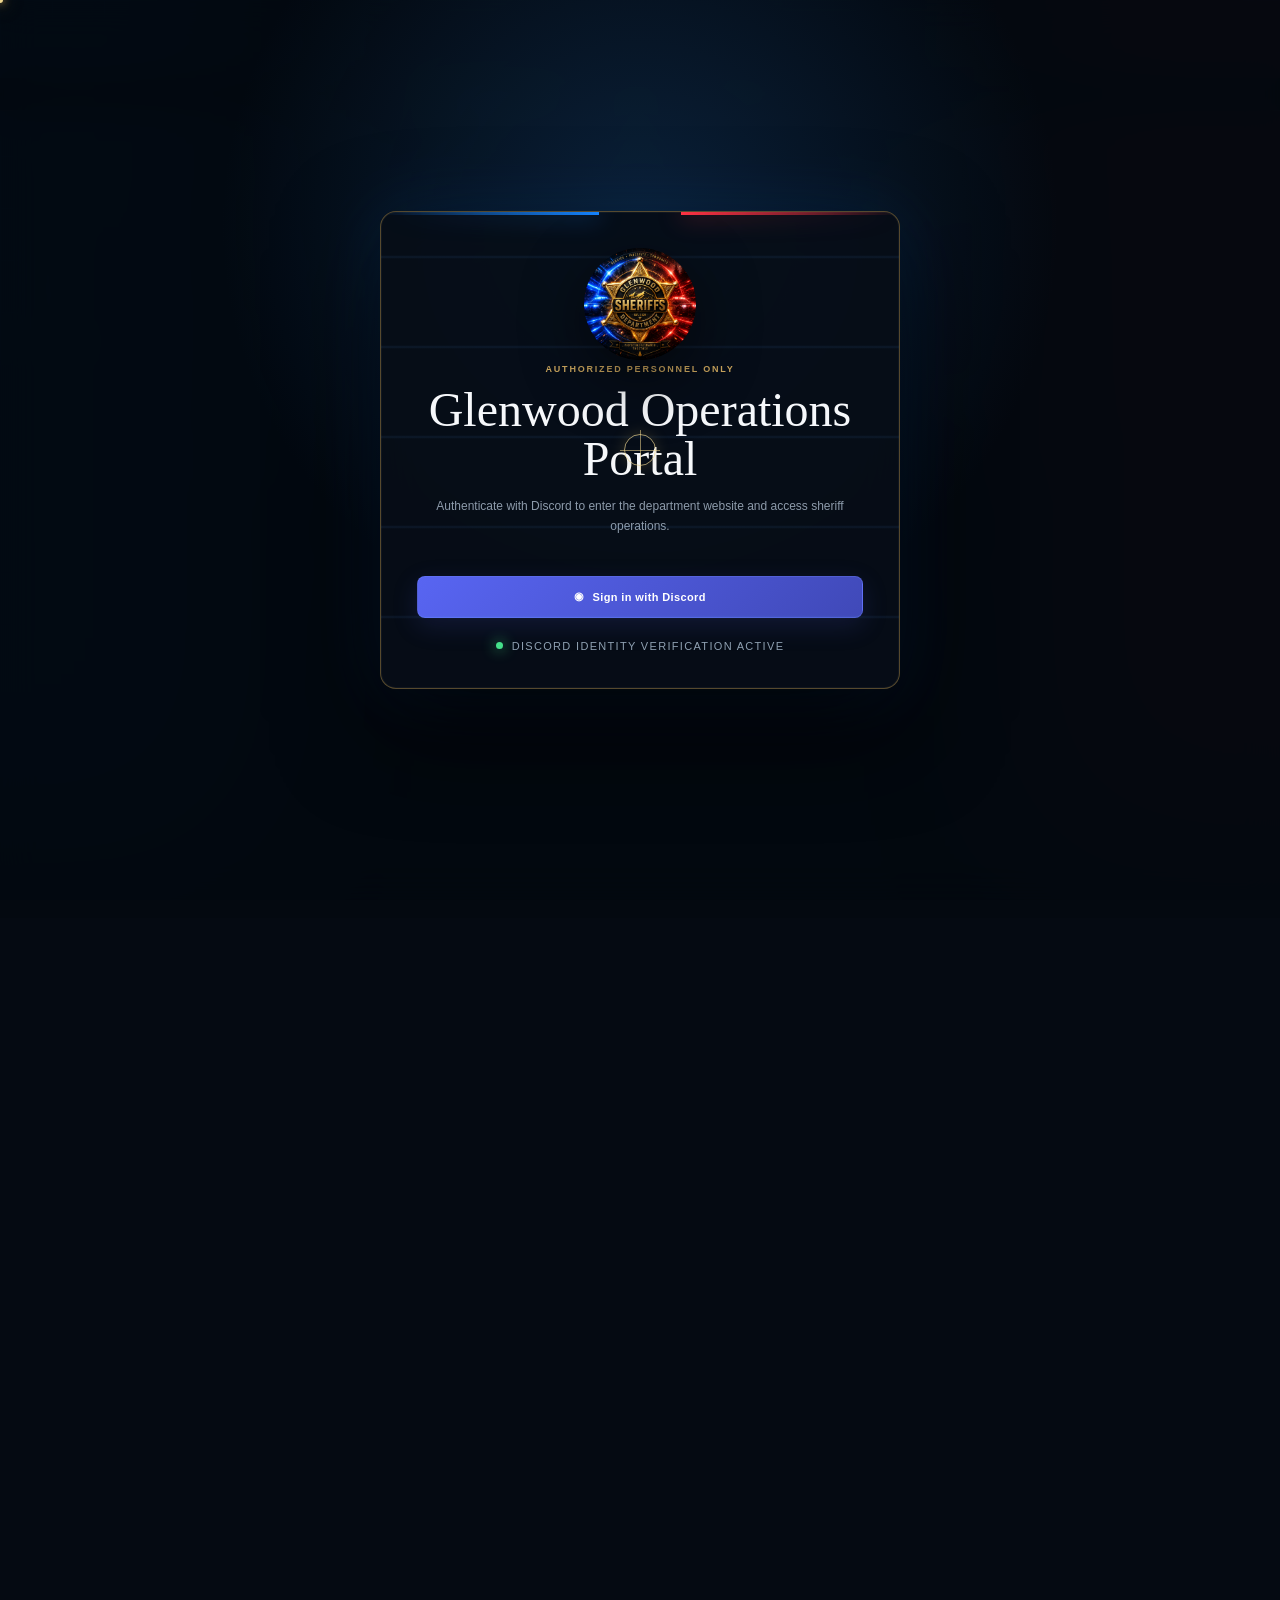
==== commit 9f46c3f4: "Add sheriff and administrator permission levels" ====
--- a/index.html
+++ b/index.html
@@ -11,8 +11,8 @@
   <meta name="twitter:card" content="summary_large_image">
   <title>Glenwood Sheriff's Department | Arma Reforger RP</title>
   <link rel="icon" href="assets/crest.png">
-  <link rel="stylesheet" href="style.css?v=12">
-  <script src="script.js?v=12" defer></script>
+  <link rel="stylesheet" href="style.css?v=13">
+  <script src="script.js?v=13" defer></script>
 </head>
 <body data-page="public" class="auth-pending">
   <section class="site-login-gate" id="site-login-gate" aria-labelledby="site-login-title">
@@ -68,7 +68,7 @@
         <a href="#records"><span>01</span><div><b>New Arrest Report</b><small>File an official report for command review</small></div><i>→</i></a>
         <a href="dashboard.html#dispatch"><span>02</span><div><b>Dispatch Board</b><small>Manage active calls and unit assignments</small></div><i>→</i></a>
         <a href="dashboard.html#bolo"><span>03</span><div><b>Active BOLOs</b><small>View and publish department alerts</small></div><i>→</i></a>
-        <a href="dashboard.html"><span>04</span><div><b>Records Desk</b><small>Review, approve, and archive reports</small></div><i>→</i></a>
+        <a href="dashboard.html#warrants"><span>04</span><div><b>Warrant Desk</b><small>File arrest and search-warrant requests</small></div><i>→</i></a>
       </div>
     </section>
 
--- a/style.css
+++ b/style.css
@@ -22,6 +22,10 @@
 @media(max-width:680px){.public-form fieldset{padding:16px 12px}.charge-row{grid-template-columns:minmax(0,1fr) 68px 34px}.charge-row input{font-size:16px}.official-report>header{grid-template-columns:48px 1fr}.official-report>header img{width:46px;height:46px}.report-review-state{grid-column:1/-1;width:max-content}.report-id-grid,.report-detail-grid{grid-template-columns:1fr}.report-id-grid{gap:10px}.report-actions{display:grid;grid-template-columns:1fr 1fr}.report-actions .button{padding:0 8px}.draft-state{display:none}}
 @media print{body>*:not(.submission-dialog){display:none!important}.submission-dialog{position:static!important;width:100%!important;max-height:none!important;margin:0!important;padding:0!important;border:0!important;background:#fff!important;box-shadow:none!important}.submission-dialog .dialog-close,.report-actions{display:none!important}.official-report{box-shadow:none!important}}
 
+/* Role permissions and warrant desk */
+.role-sheriff .approve,.role-sheriff .deny{display:none!important}.role-sheriff .clearance{border-color:rgb(62 143 218 / 30%);background:rgb(38 115 184 / 8%)}.role-sheriff .clearance strong{color:#9bc8ee}.role-sheriff .admin-identity small{color:#69a6d9}.warrant-summary{display:grid;grid-template-columns:repeat(3,1fr);gap:10px;margin-bottom:13px}.warrant-summary article{display:flex;align-items:center;gap:12px;padding:17px;border:1px solid var(--soft-line);border-radius:10px;background:rgb(7 14 23 / 80%)}.warrant-summary article>span{width:34px;height:34px;display:grid;place-items:center;color:#d5b468;border:1px solid var(--line);border-radius:50%}.warrant-summary small,.warrant-summary b{display:block}.warrant-summary small{color:#697789;font-size:7px;letter-spacing:.1em}.warrant-summary b{margin-top:4px;font:500 21px Georgia,serif}.warrant-list{display:grid;gap:10px}.warrant-card{display:grid;grid-template-columns:54px minmax(0,1fr) auto;gap:16px;align-items:start;padding:19px;border:1px solid var(--soft-line);border-radius:11px;background:linear-gradient(120deg,rgb(29 24 15 / 50%),rgb(7 14 23 / 88%))}.warrant-seal{width:50px;height:50px;display:grid;place-items:center;color:#e1bd69;border:1px solid rgb(216 173 85 / 25%);border-radius:50%;background:rgb(216 173 85 / 7%);font-size:19px}.warrant-copy>small{color:#a98643;font-size:7px;font-weight:800;letter-spacing:.1em}.warrant-copy h3{margin:5px 0;font:500 20px Georgia,serif}.warrant-copy>p{margin:0;color:#9ba7b4;font-size:10px;line-height:1.55}.warrant-copy>span{display:block;margin-top:7px;color:#5e6c7c;font-size:7px}.warrant-copy details{margin-top:12px;padding:10px;border:1px solid var(--soft-line);border-radius:8px;background:rgb(0 0 0 / 13%)}.warrant-copy summary{color:#92b8da;font-size:8px;font-weight:750}.warrant-copy details p{color:#8895a4;font-size:9px;line-height:1.6;white-space:pre-wrap}.warrant-copy details b{color:#b9c5d1;font-size:8px}.warrant-actions{display:flex;align-items:center;gap:7px;flex-wrap:wrap;justify-content:flex-end}.warrant-actions .status-tag.pending{color:#e0bf75}.warrant-actions .status-tag.approved{color:#8df0ba}.warrant-actions .status-tag.denied{color:#ff9ca3}
+@media(max-width:680px){.warrant-summary{grid-template-columns:1fr}.warrant-card{grid-template-columns:44px 1fr}.warrant-seal{width:42px;height:42px}.warrant-actions{grid-column:1/-1;justify-content:flex-start}}
+
 /* Discord-secured site gate */
 .auth-pending>.site-header,.auth-pending>main,.auth-pending>footer,.auth-locked>.site-header,.auth-locked>main,.auth-locked>footer{visibility:hidden}
 .site-login-gate{position:fixed;z-index:900;inset:0;display:grid;place-items:center;padding:24px;background:radial-gradient(circle at 50% 25%,rgb(18 55 94 / 55%),transparent 45%),rgb(3 8 15 / 88%);backdrop-filter:blur(18px)}
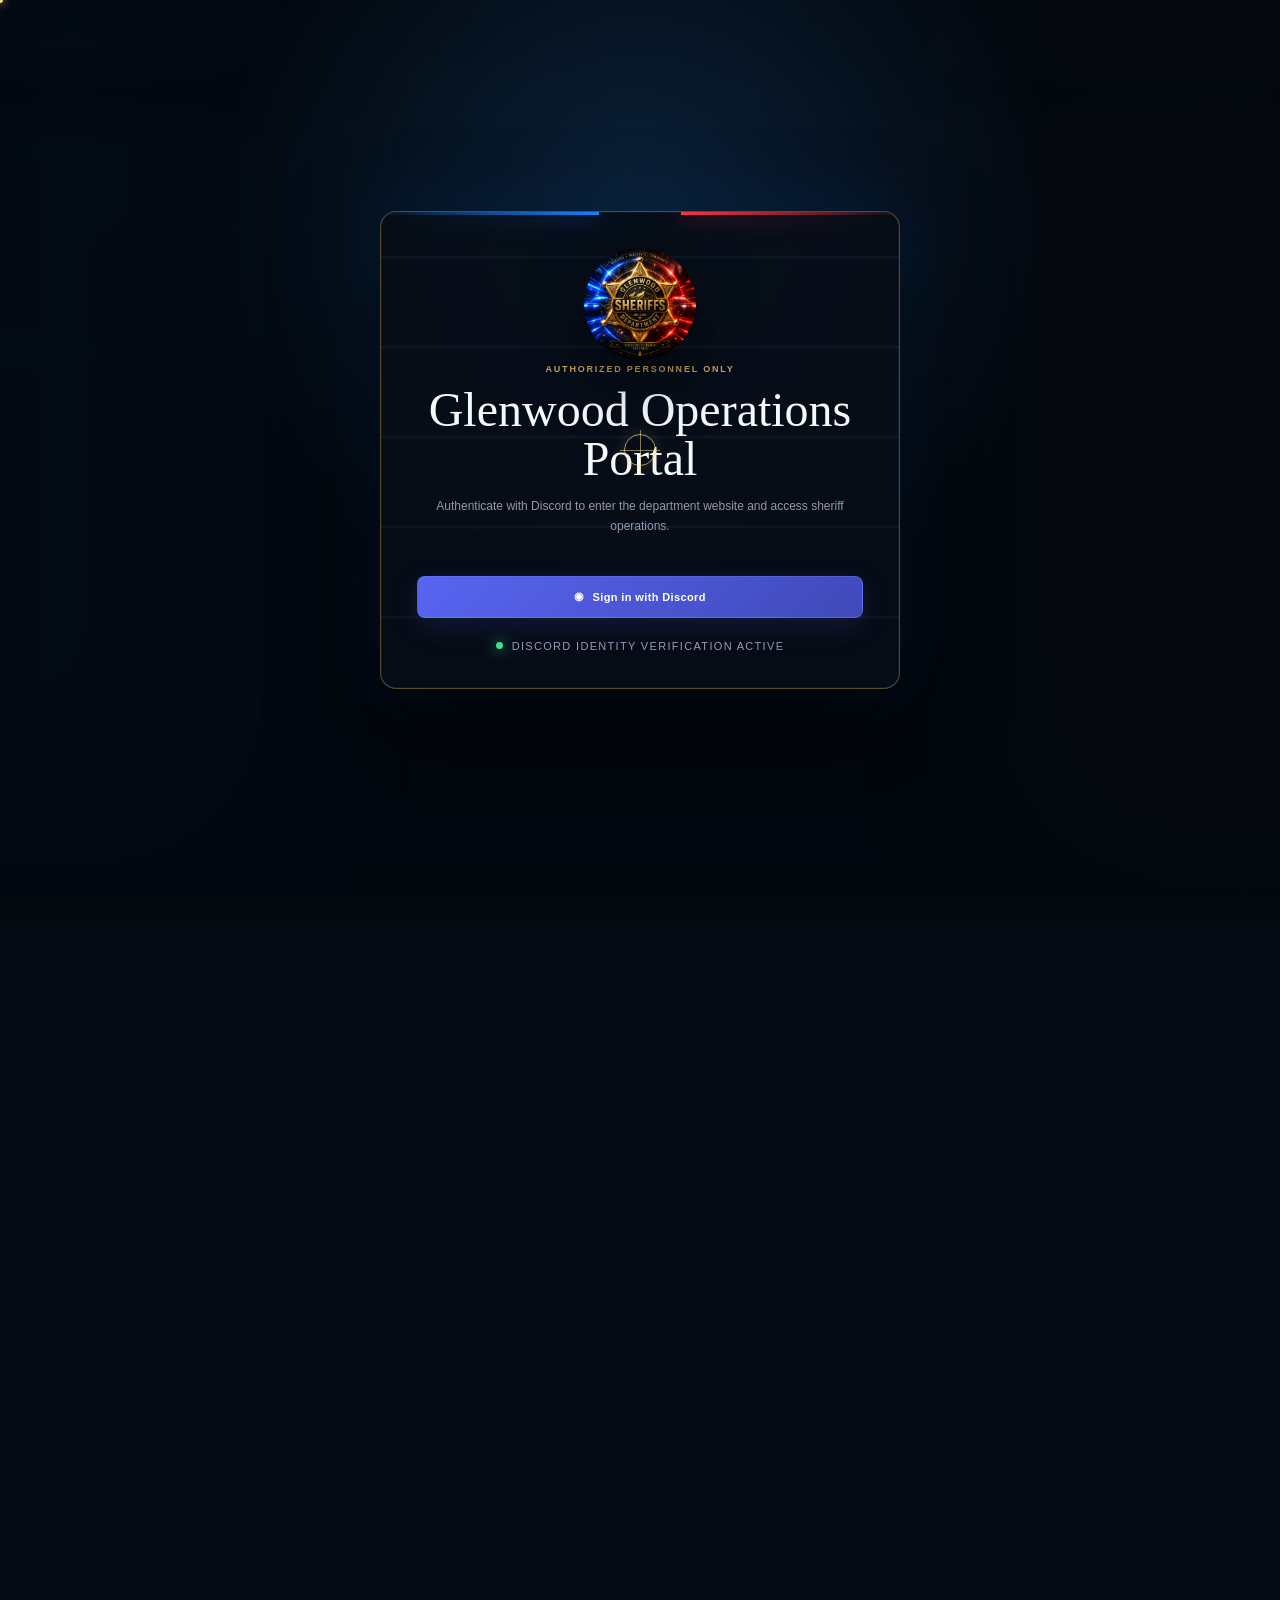
==== commit fad08bd0: "Add command staff administrator permissions" ====
--- a/index.html
+++ b/index.html
@@ -11,8 +11,8 @@
   <meta name="twitter:card" content="summary_large_image">
   <title>Glenwood Sheriff's Department | Arma Reforger RP</title>
   <link rel="icon" href="assets/crest.png">
-  <link rel="stylesheet" href="style.css?v=13">
-  <script src="script.js?v=13" defer></script>
+  <link rel="stylesheet" href="style.css?v=14">
+  <script src="script.js?v=14" defer></script>
 </head>
 <body data-page="public" class="auth-pending">
   <section class="site-login-gate" id="site-login-gate" aria-labelledby="site-login-title">
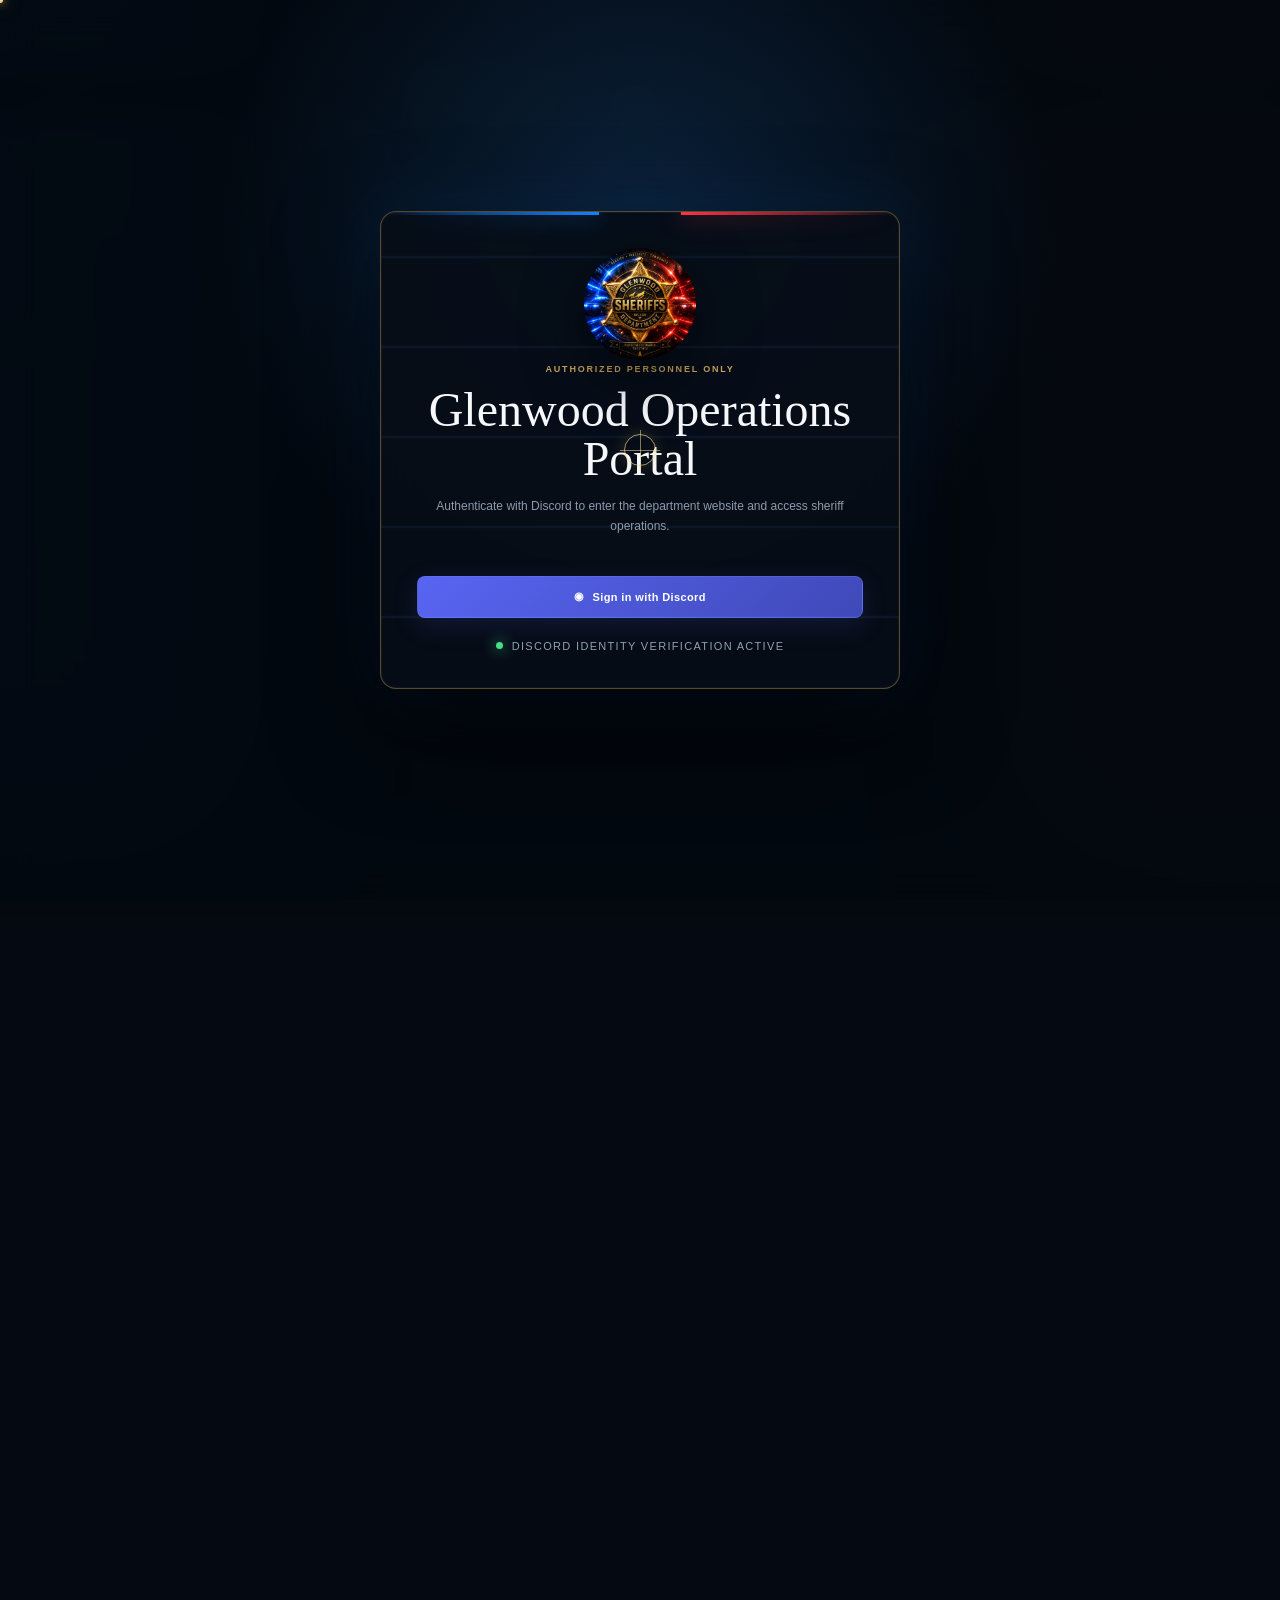
==== commit 84559c27: "Add deputy non-admin clearance" ====
--- a/index.html
+++ b/index.html
@@ -11,8 +11,8 @@
   <meta name="twitter:card" content="summary_large_image">
   <title>Glenwood Sheriff's Department | Arma Reforger RP</title>
   <link rel="icon" href="assets/crest.png">
-  <link rel="stylesheet" href="style.css?v=14">
-  <script src="script.js?v=14" defer></script>
+  <link rel="stylesheet" href="style.css?v=15">
+  <script src="script.js?v=15" defer></script>
 </head>
 <body data-page="public" class="auth-pending">
   <section class="site-login-gate" id="site-login-gate" aria-labelledby="site-login-title">
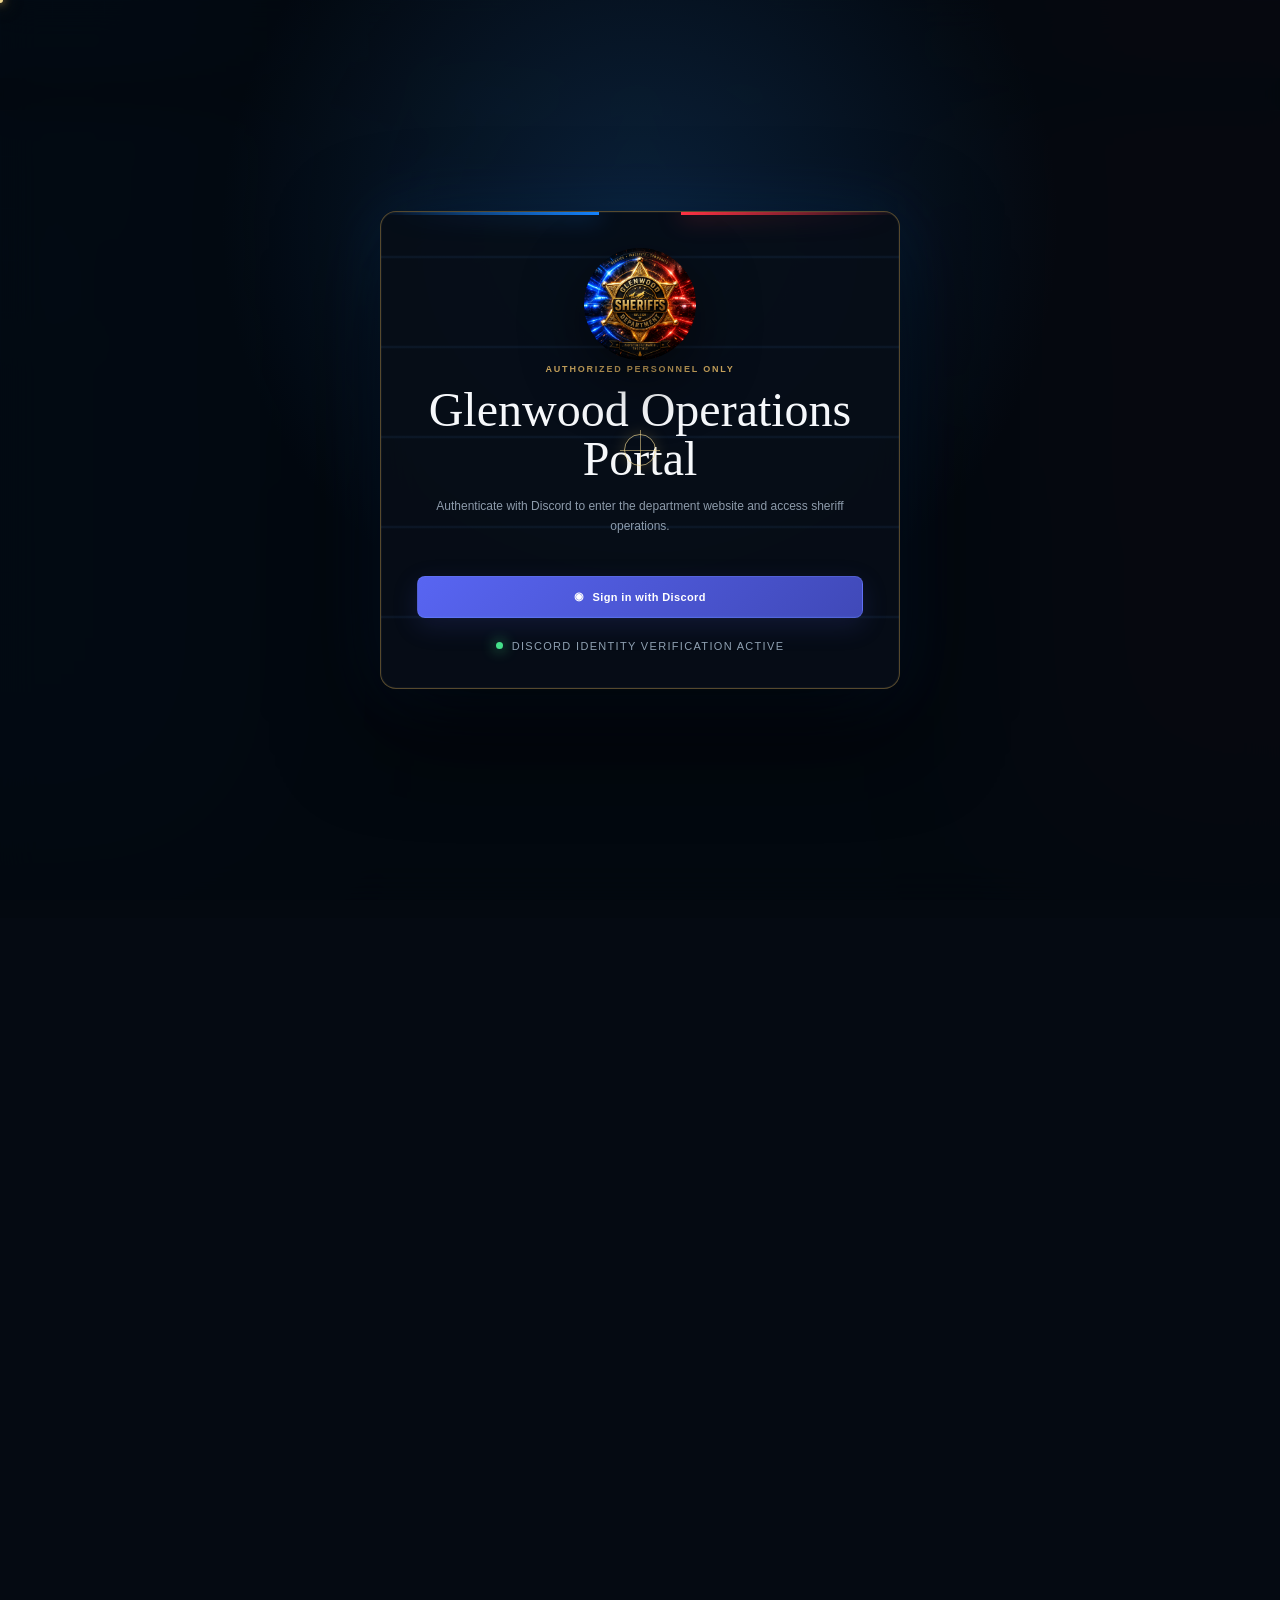
==== commit c31df520: "Add cadet non-admin clearances" ====
--- a/index.html
+++ b/index.html
@@ -11,8 +11,8 @@
   <meta name="twitter:card" content="summary_large_image">
   <title>Glenwood Sheriff's Department | Arma Reforger RP</title>
   <link rel="icon" href="assets/crest.png">
-  <link rel="stylesheet" href="style.css?v=15">
-  <script src="script.js?v=15" defer></script>
+  <link rel="stylesheet" href="style.css?v=16">
+  <script src="script.js?v=16" defer></script>
 </head>
 <body data-page="public" class="auth-pending">
   <section class="site-login-gate" id="site-login-gate" aria-labelledby="site-login-title">
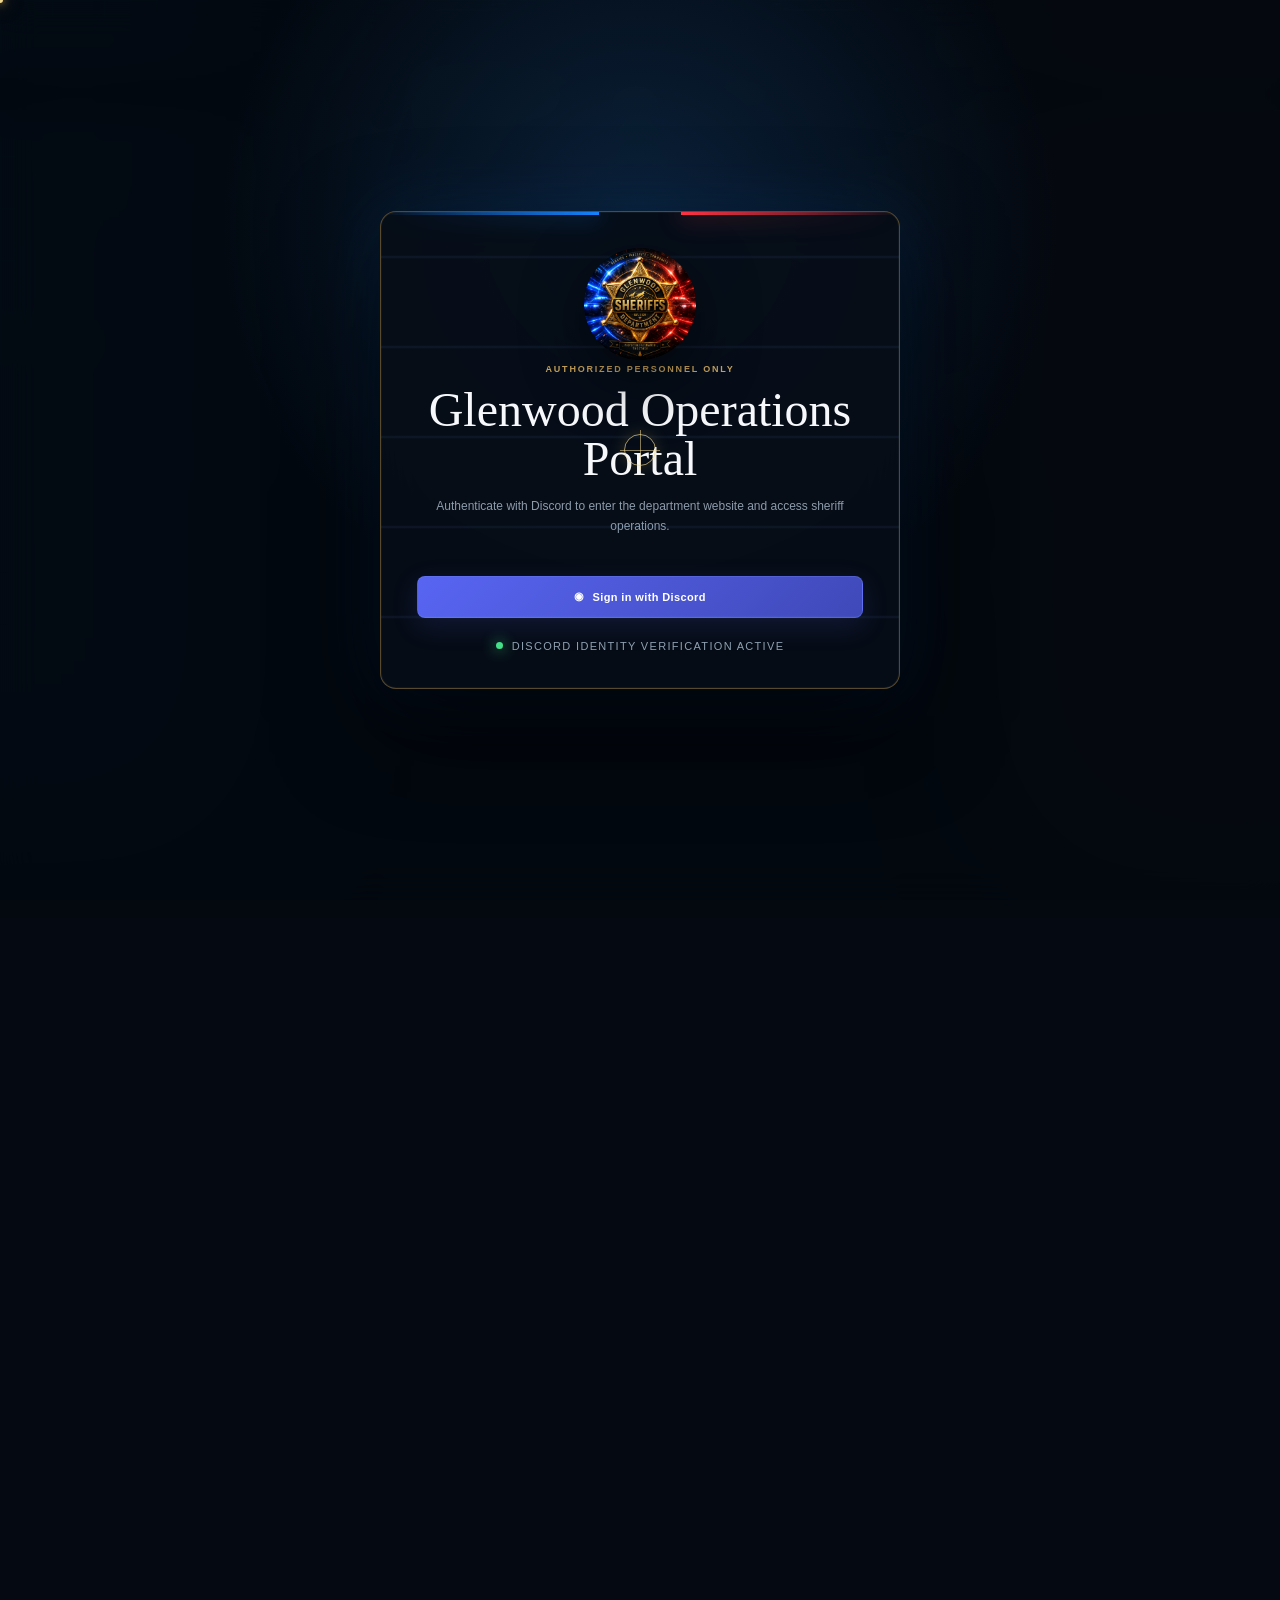
==== commit 27f8d226: "Grant Captain administrator clearance" ====
--- a/index.html
+++ b/index.html
@@ -11,8 +11,8 @@
   <meta name="twitter:card" content="summary_large_image">
   <title>Glenwood Sheriff's Department | Arma Reforger RP</title>
   <link rel="icon" href="assets/crest.png">
-  <link rel="stylesheet" href="style.css?v=16">
-  <script src="script.js?v=16" defer></script>
+  <link rel="stylesheet" href="style.css?v=17">
+  <script src="script.js?v=17" defer></script>
 </head>
 <body data-page="public" class="auth-pending">
   <section class="site-login-gate" id="site-login-gate" aria-labelledby="site-login-title">
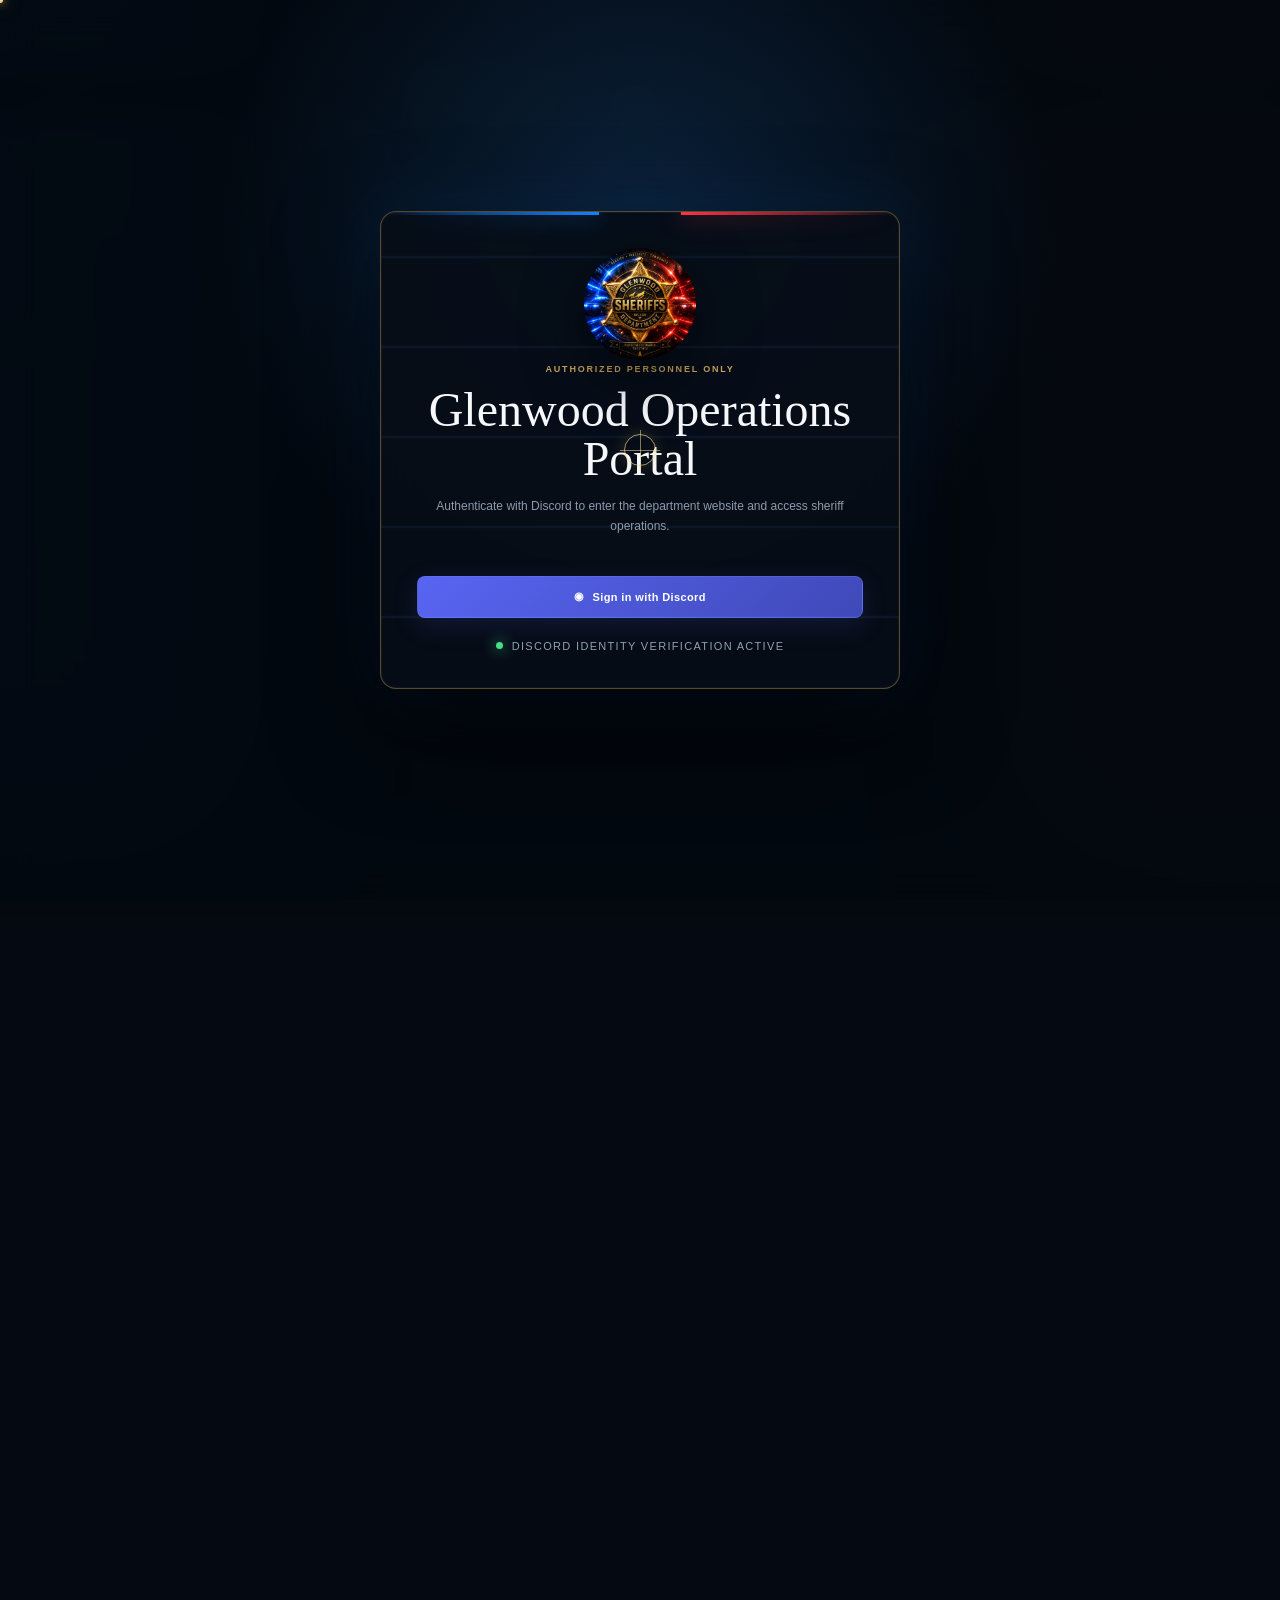
==== commit 6d5a0c18: "Add additional cadet clearances" ====
--- a/index.html
+++ b/index.html
@@ -11,8 +11,8 @@
   <meta name="twitter:card" content="summary_large_image">
   <title>Glenwood Sheriff's Department | Arma Reforger RP</title>
   <link rel="icon" href="assets/crest.png">
-  <link rel="stylesheet" href="style.css?v=17">
-  <script src="script.js?v=17" defer></script>
+  <link rel="stylesheet" href="style.css?v=18">
+  <script src="script.js?v=18" defer></script>
 </head>
 <body data-page="public" class="auth-pending">
   <section class="site-login-gate" id="site-login-gate" aria-labelledby="site-login-title">
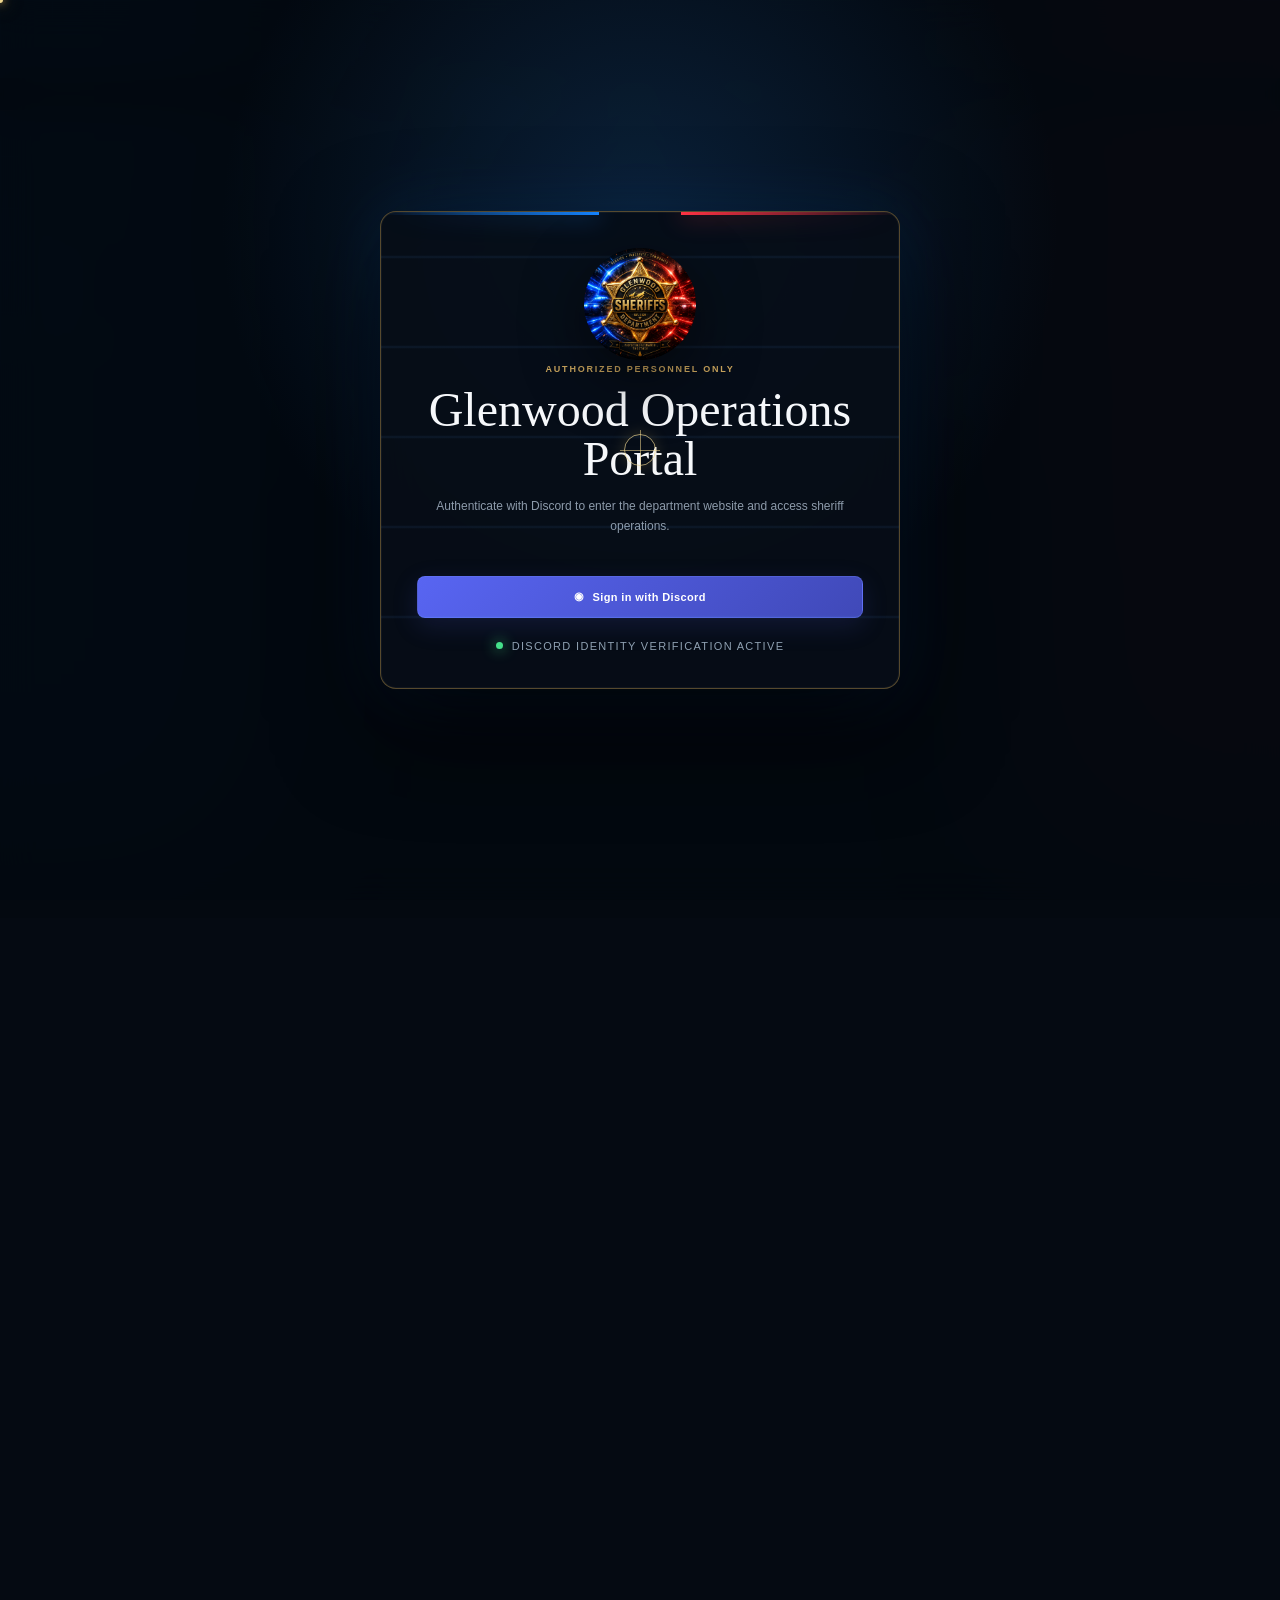
==== commit 6bde1e75: "Refresh promoted command permissions immediately" ====
--- a/index.html
+++ b/index.html
@@ -11,8 +11,8 @@
   <meta name="twitter:card" content="summary_large_image">
   <title>Glenwood Sheriff's Department | Arma Reforger RP</title>
   <link rel="icon" href="assets/crest.png">
-  <link rel="stylesheet" href="style.css?v=18">
-  <script src="script.js?v=18" defer></script>
+  <link rel="stylesheet" href="style.css?v=19">
+  <script src="script.js?v=19" defer></script>
 </head>
 <body data-page="public" class="auth-pending">
   <section class="site-login-gate" id="site-login-gate" aria-labelledby="site-login-title">
